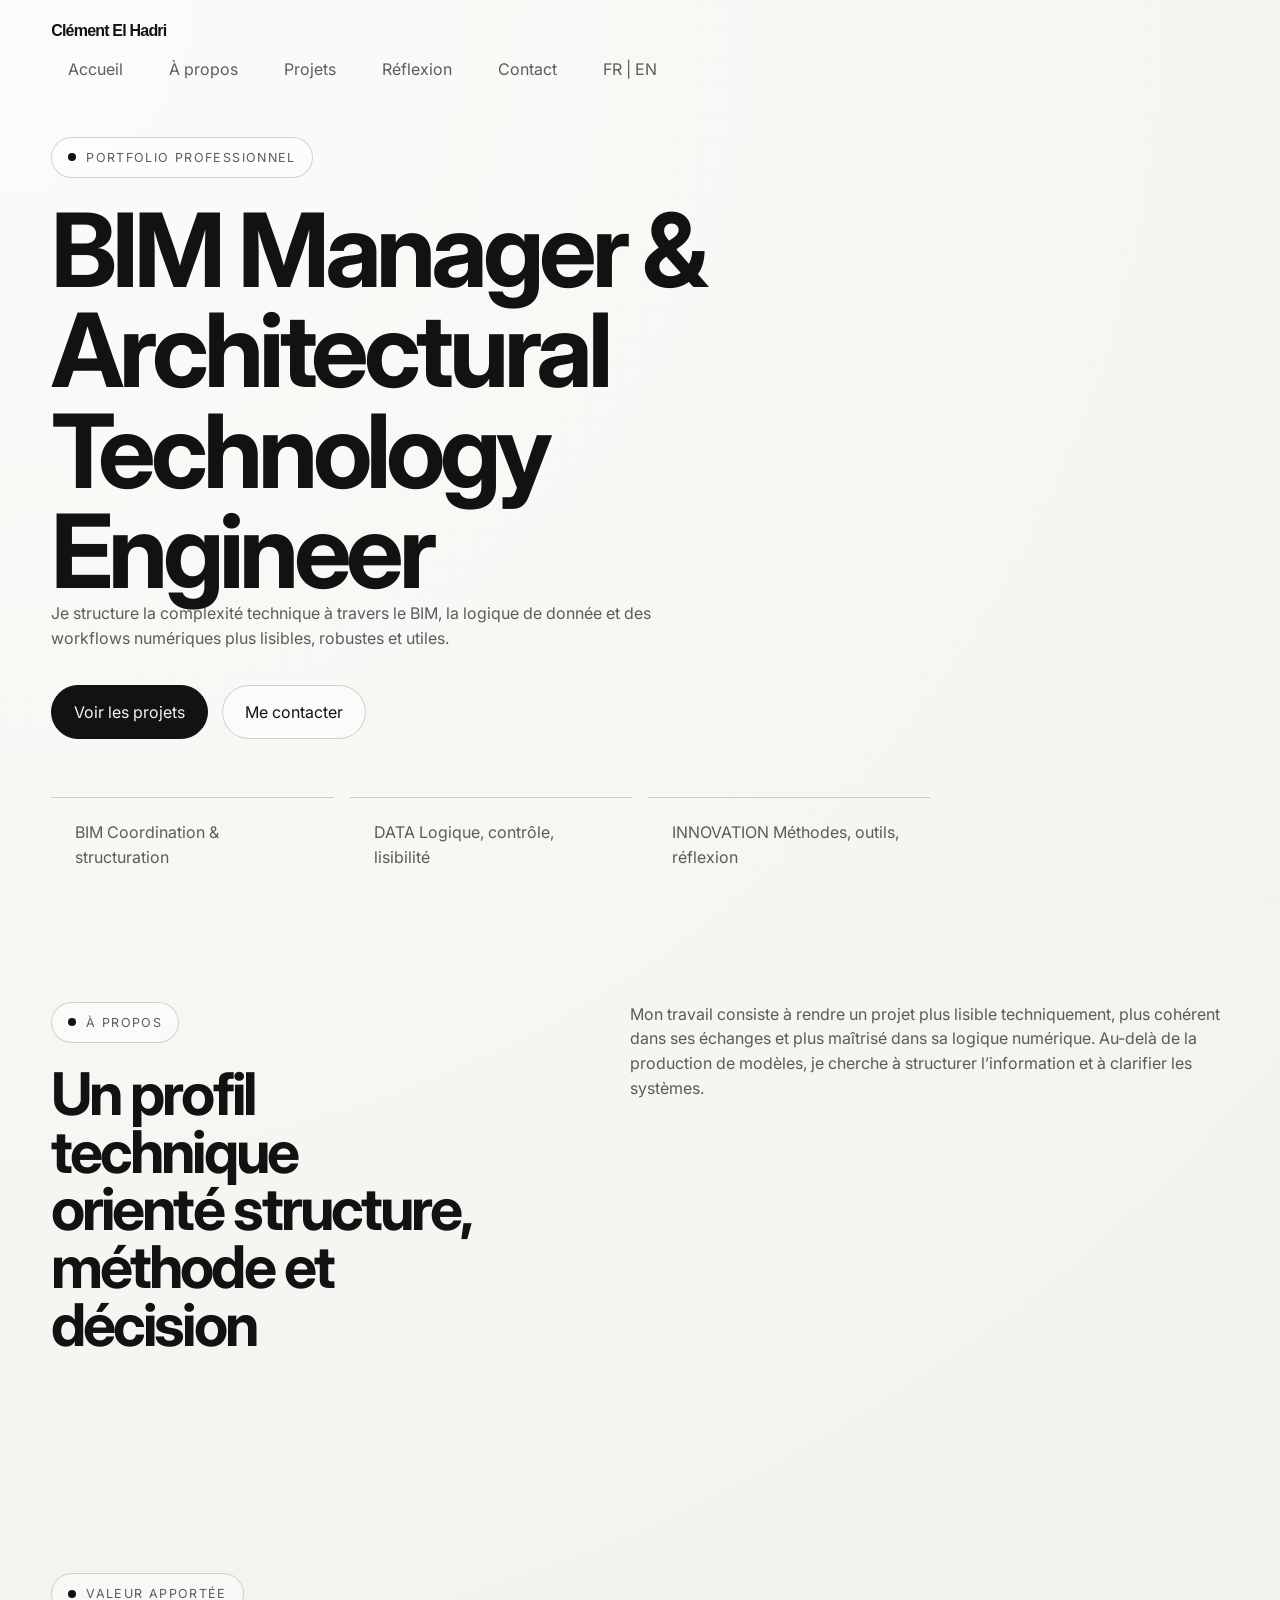
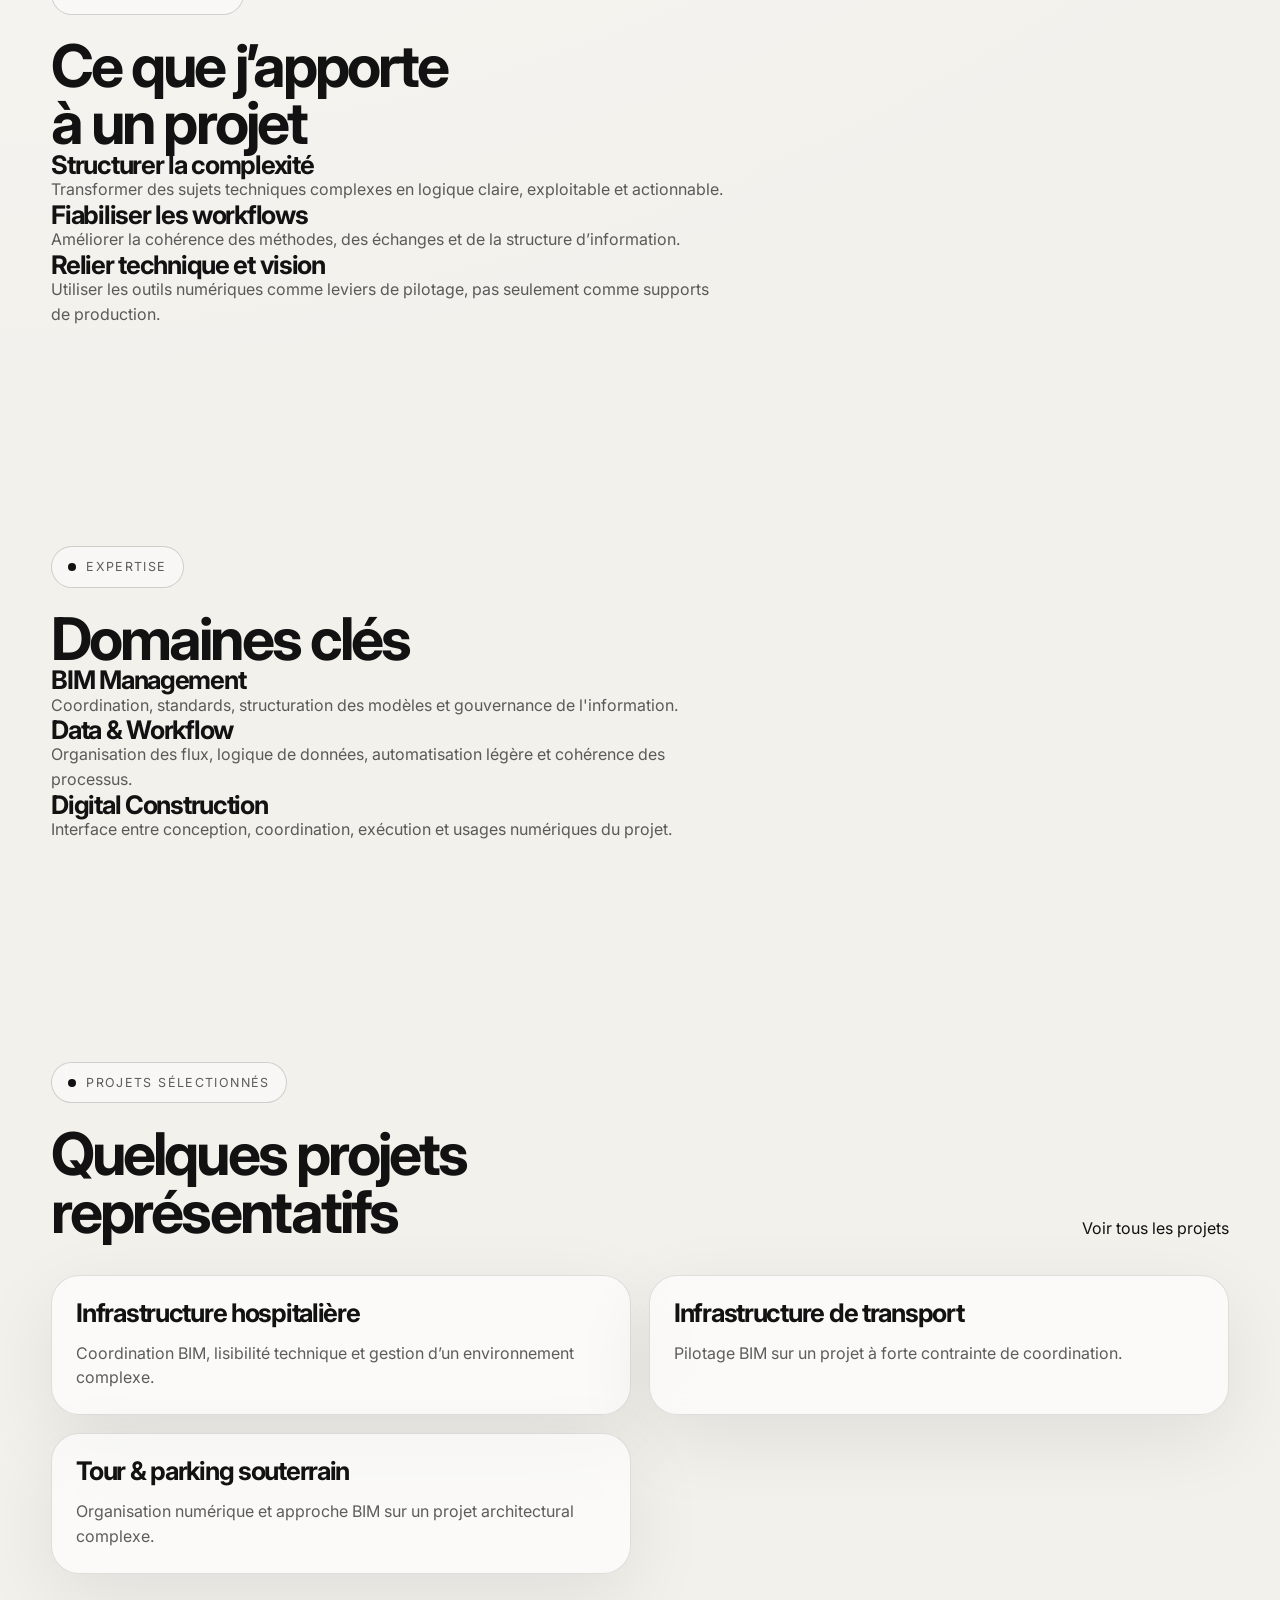
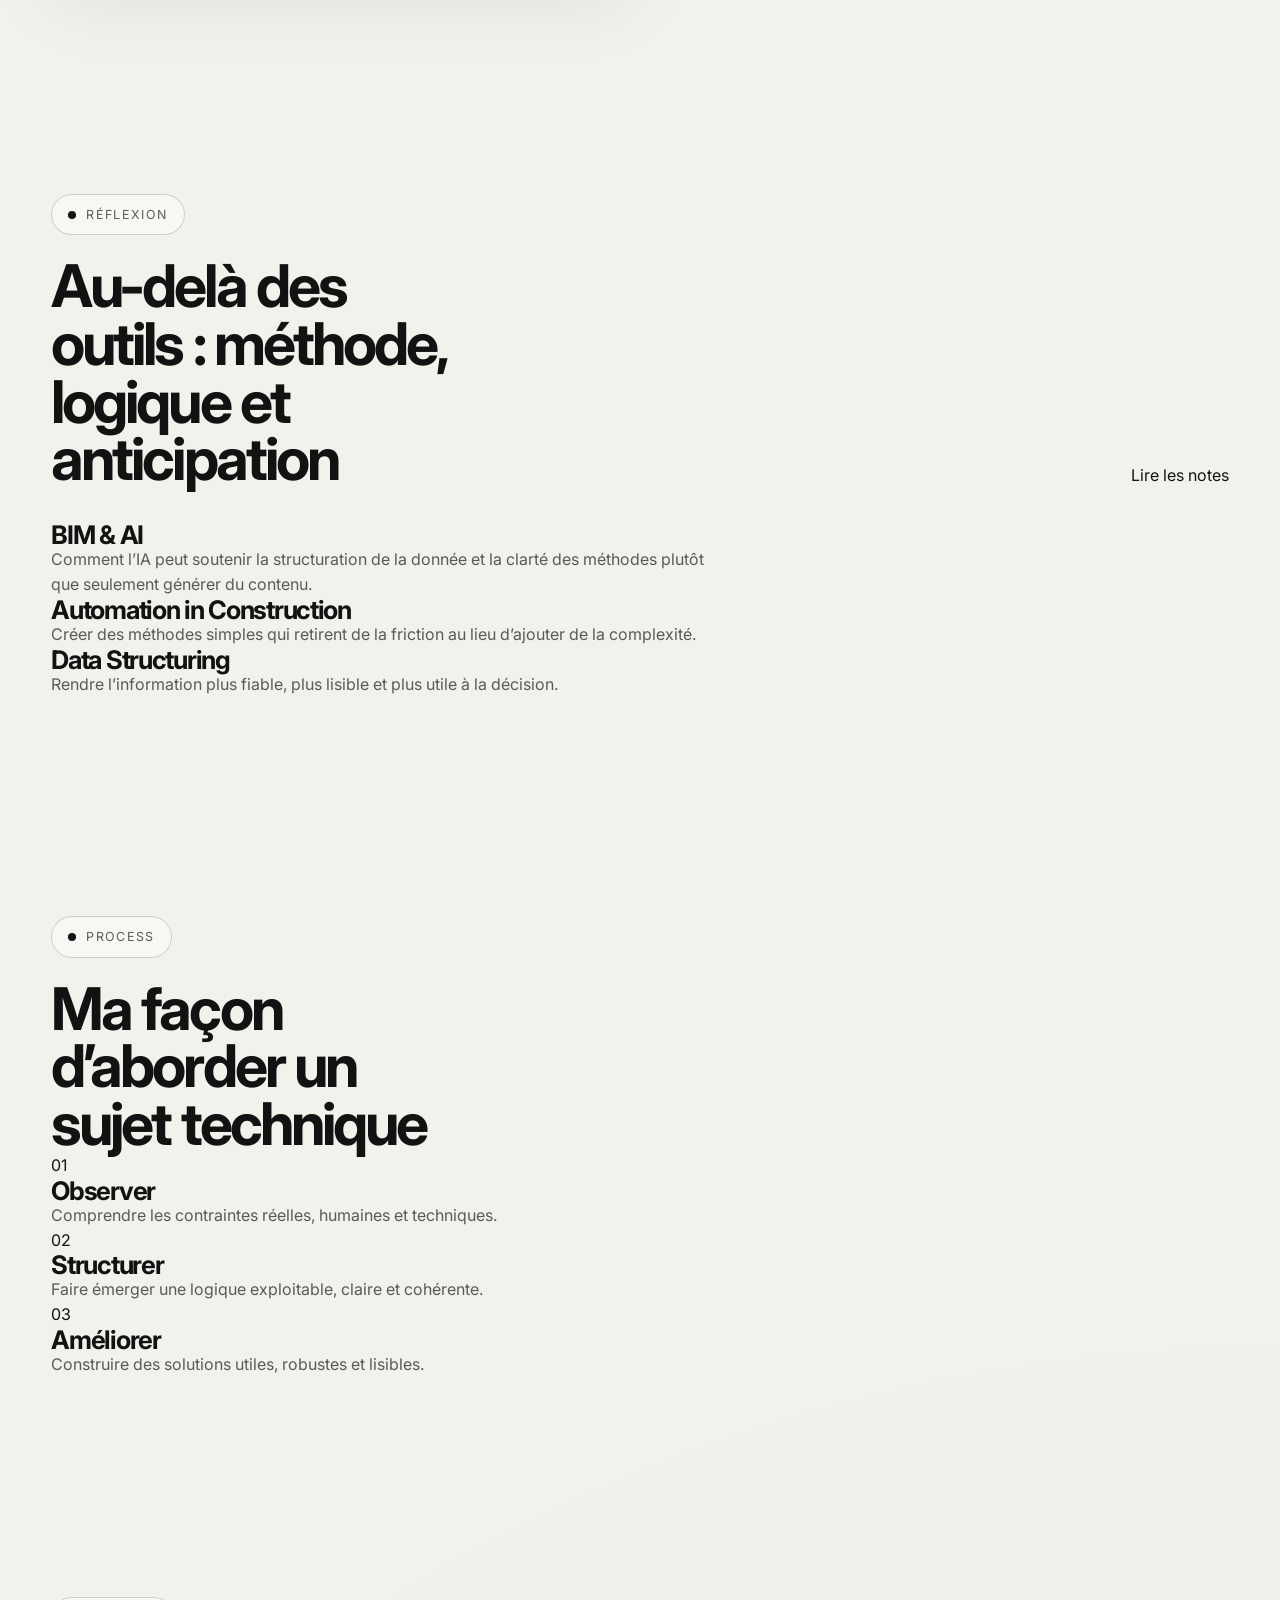
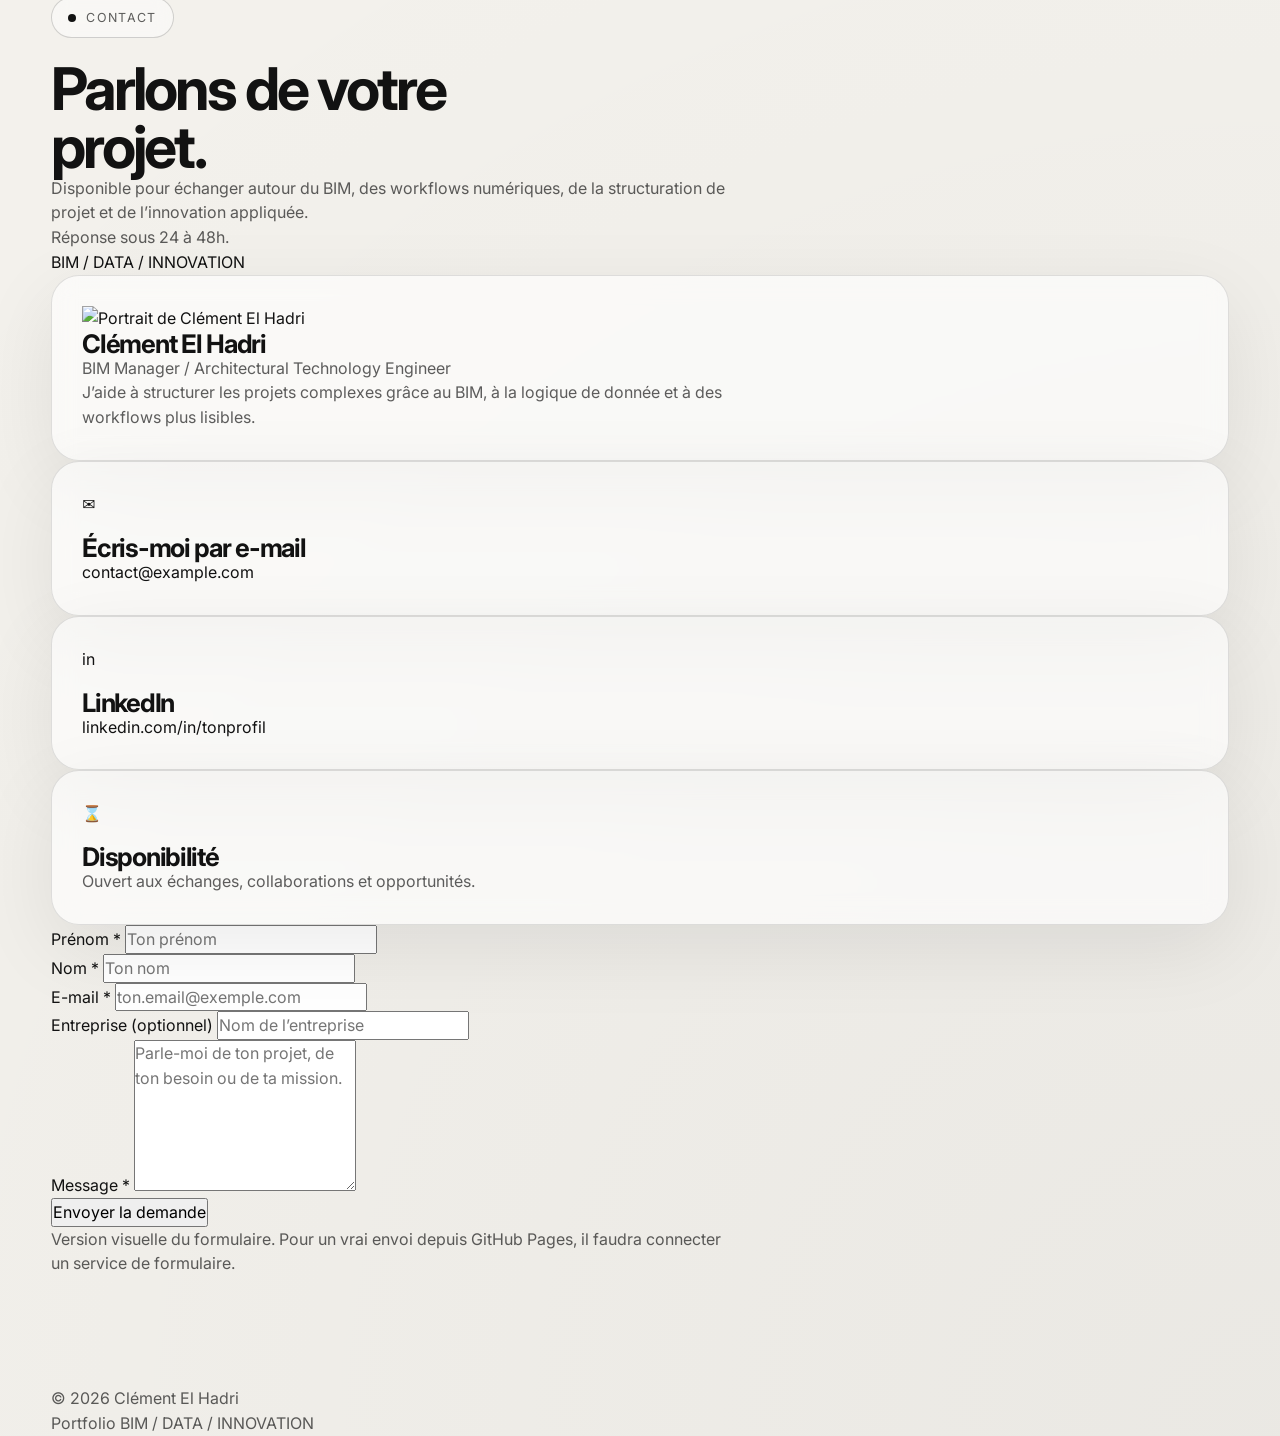
==== home.html @ 39d934c2 "Add files via upload" ====
<!DOCTYPE html>
<html lang="fr">
<head>
  <meta charset="UTF-8" />
  <meta name="viewport" content="width=device-width, initial-scale=1.0" />
  <title>Clément El Hadri — BIM. DATA. INNOVATION.</title>
  <meta
    name="description"
    content="Portfolio professionnel de Clément El Hadri, BIM Manager / Architectural Technology Engineer."
  />
  <link rel="preconnect" href="https://fonts.googleapis.com" />
  <link rel="preconnect" href="https://fonts.gstatic.com" crossorigin />
  <link
    href="https://fonts.googleapis.com/css2?family=Inter:wght@400;500;600;700;800&display=swap"
    rel="stylesheet"
  />
  <link rel="stylesheet" href="style.css" />
</head>
<body>
  <header class="site-header">
    <div class="container nav">
      <a href="home.html" class="logo">Clément El Hadri</a>

      <button class="nav-toggle" aria-label="Ouvrir le menu">
        <span></span>
        <span></span>
        <span></span>
      </button>

      <nav class="nav-menu">
        <a href="home.html" data-fr="Accueil" data-en="Home">Accueil</a>
        <a href="#about" data-fr="À propos" data-en="About">À propos</a>
        <a href="projects.html" data-fr="Projets" data-en="Projects">Projets</a>
        <a href="thinking.html" data-fr="Réflexion" data-en="Thinking">Réflexion</a>
        <a href="#contact" data-fr="Contact" data-en="Contact">Contact</a>

        <button class="lang-switch" id="langSwitch" aria-label="Changer la langue">
          <span>FR</span> | <span>EN</span>
        </button>
      </nav>
    </div>
  </header>

  <main>
    <section class="hero">
      <div class="hero-bg"></div>
      <div class="container hero-content reveal">
        <p class="eyebrow" data-fr="Portfolio professionnel" data-en="Professional portfolio">
          Portfolio professionnel
        </p>

        <h1
          data-fr="BIM Manager & Architectural Technology Engineer"
          data-en="BIM Manager & Architectural Technology Engineer"
        >
          BIM Manager & Architectural Technology Engineer
        </h1>

        <p
          class="hero-text"
          data-fr="Je structure la complexité technique à travers le BIM, la logique de donnée et des workflows numériques plus lisibles, robustes et utiles."
          data-en="I structure technical complexity through BIM, data logic and digital workflows that are clearer, more robust and more useful."
        >
          Je structure la complexité technique à travers le BIM, la logique de donnée et des workflows numériques plus lisibles, robustes et utiles.
        </p>

        <div class="hero-actions">
          <a href="projects.html" class="btn btn-primary" data-fr="Voir les projets" data-en="View projects">
            Voir les projets
          </a>
          <a href="#contact" class="btn btn-secondary" data-fr="Me contacter" data-en="Get in touch">
            Me contacter
          </a>
        </div>
      </div>
    </section>

    <section class="proof-strip reveal">
      <div class="container proof-grid">
        <div class="proof-item">
          <span class="proof-number">BIM</span>
          <span class="proof-label" data-fr="Coordination & structuration" data-en="Coordination & structuring">
            Coordination & structuration
          </span>
        </div>
        <div class="proof-item">
          <span class="proof-number">DATA</span>
          <span class="proof-label" data-fr="Logique, contrôle, lisibilité" data-en="Logic, control, clarity">
            Logique, contrôle, lisibilité
          </span>
        </div>
        <div class="proof-item">
          <span class="proof-number">INNOVATION</span>
          <span class="proof-label" data-fr="Méthodes, outils, réflexion" data-en="Methods, tools, thinking">
            Méthodes, outils, réflexion
          </span>
        </div>
      </div>
    </section>

    <section id="about" class="section reveal">
      <div class="container section-grid">
        <div>
          <p class="section-tag" data-fr="À propos" data-en="About">À propos</p>
          <h2
            data-fr="Un profil technique orienté structure, méthode et décision"
            data-en="A technical profile focused on structure, method and decision-making"
          >
            Un profil technique orienté structure, méthode et décision
          </h2>
        </div>
        <div>
          <p
            data-fr="Mon travail consiste à rendre un projet plus lisible techniquement, plus cohérent dans ses échanges et plus maîtrisé dans sa logique numérique. Au-delà de la production de modèles, je cherche à structurer l’information et à clarifier les systèmes."
            data-en="My work is about making a project more technically readable, more coherent in its exchanges and more controlled in its digital logic. Beyond model production, I focus on structuring information and clarifying systems."
          >
            Mon travail consiste à rendre un projet plus lisible techniquement, plus cohérent dans ses échanges et plus maîtrisé dans sa logique numérique. Au-delà de la production de modèles, je cherche à structurer l’information et à clarifier les systèmes.
          </p>
        </div>
      </div>
    </section>

    <section id="what-i-bring" class="section reveal">
      <div class="container">
        <p class="section-tag" data-fr="Valeur apportée" data-en="What I bring">Valeur apportée</p>
        <h2 data-fr="Ce que j’apporte à un projet" data-en="What I bring to a project">
          Ce que j’apporte à un projet
        </h2>

        <div class="card-grid">
          <article class="card">
            <h3 data-fr="Structurer la complexité" data-en="Structuring complexity">Structurer la complexité</h3>
            <p
              data-fr="Transformer des sujets techniques complexes en logique claire, exploitable et actionnable."
              data-en="Turning complex technical topics into clear, usable and actionable logic."
            >
              Transformer des sujets techniques complexes en logique claire, exploitable et actionnable.
            </p>
          </article>

          <article class="card">
            <h3 data-fr="Fiabiliser les workflows" data-en="Making workflows reliable">Fiabiliser les workflows</h3>
            <p
              data-fr="Améliorer la cohérence des méthodes, des échanges et de la structure d’information."
              data-en="Improving the consistency of methods, exchanges and information structure."
            >
              Améliorer la cohérence des méthodes, des échanges et de la structure d’information.
            </p>
          </article>

          <article class="card">
            <h3 data-fr="Relier technique et vision" data-en="Connecting technique and vision">Relier technique et vision</h3>
            <p
              data-fr="Utiliser les outils numériques comme leviers de pilotage, pas seulement comme supports de production."
              data-en="Using digital tools as steering levers, not only as production supports."
            >
              Utiliser les outils numériques comme leviers de pilotage, pas seulement comme supports de production.
            </p>
          </article>
        </div>
      </div>
    </section>

    <section id="expertise" class="section reveal">
      <div class="container">
        <p class="section-tag" data-fr="Expertise" data-en="Core expertise">Expertise</p>
        <h2 data-fr="Domaines clés" data-en="Core expertise">Domaines clés</h2>

        <div class="card-grid expertise-grid">
          <article class="card">
            <h3>BIM Management</h3>
            <p
              data-fr="Coordination, standards, structuration des modèles et gouvernance de l'information."
              data-en="Coordination, standards, model structuring and information governance."
            >
              Coordination, standards, structuration des modèles et gouvernance de l'information.
            </p>
          </article>

          <article class="card">
            <h3>Data & Workflow</h3>
            <p
              data-fr="Organisation des flux, logique de données, automatisation légère et cohérence des processus."
              data-en="Flow organization, data logic, light automation and process consistency."
            >
              Organisation des flux, logique de données, automatisation légère et cohérence des processus.
            </p>
          </article>

          <article class="card">
            <h3>Digital Construction</h3>
            <p
              data-fr="Interface entre conception, coordination, exécution et usages numériques du projet."
              data-en="Interface between design, coordination, execution and digital project uses."
            >
              Interface entre conception, coordination, exécution et usages numériques du projet.
            </p>
          </article>
        </div>
      </div>
    </section>

    <section id="projects" class="section reveal">
      <div class="container">
        <div class="section-head">
          <div>
            <p class="section-tag" data-fr="Projets sélectionnés" data-en="Selected projects">Projets sélectionnés</p>
            <h2 data-fr="Quelques projets représentatifs" data-en="Selected work">Quelques projets représentatifs</h2>
          </div>
          <a href="projects.html" class="text-link" data-fr="Voir tous les projets" data-en="View all projects">
            Voir tous les projets
          </a>
        </div>

        <div class="project-grid">
          <a class="project-card" href="project-healthcare.html">
            <div class="project-image"></div>
            <div class="project-content">
              <h3 data-fr="Infrastructure hospitalière" data-en="Healthcare infrastructure">Infrastructure hospitalière</h3>
              <p
                data-fr="Coordination BIM, lisibilité technique et gestion d’un environnement complexe."
                data-en="BIM coordination, technical clarity and management of a complex environment."
              >
                Coordination BIM, lisibilité technique et gestion d’un environnement complexe.
              </p>
            </div>
          </a>

          <a class="project-card" href="project-transport.html">
            <div class="project-image"></div>
            <div class="project-content">
              <h3 data-fr="Infrastructure de transport" data-en="Transport infrastructure">Infrastructure de transport</h3>
              <p
                data-fr="Pilotage BIM sur un projet à forte contrainte de coordination."
                data-en="BIM steering on a project with strong coordination constraints."
              >
                Pilotage BIM sur un projet à forte contrainte de coordination.
              </p>
            </div>
          </a>

          <a class="project-card" href="project-monaco.html">
            <div class="project-image"></div>
            <div class="project-content">
              <h3 data-fr="Tour & parking souterrain" data-en="Tower & underground parking">Tour & parking souterrain</h3>
              <p
                data-fr="Organisation numérique et approche BIM sur un projet architectural complexe."
                data-en="Digital organization and BIM approach on a complex architectural project."
              >
                Organisation numérique et approche BIM sur un projet architectural complexe.
              </p>
            </div>
          </a>
        </div>
      </div>
    </section>

    <section id="thinking" class="section reveal">
      <div class="container">
        <div class="section-head">
          <div>
            <p class="section-tag" data-fr="Réflexion" data-en="Thinking">Réflexion</p>
            <h2
              data-fr="Au-delà des outils : méthode, logique et anticipation"
              data-en="Beyond tools: method, logic and anticipation"
            >
              Au-delà des outils : méthode, logique et anticipation
            </h2>
          </div>
          <a href="thinking.html" class="text-link" data-fr="Lire les notes" data-en="Read notes">
            Lire les notes
          </a>
        </div>

        <div class="card-grid">
          <article class="card">
            <h3>BIM & AI</h3>
            <p
              data-fr="Comment l’IA peut soutenir la structuration de la donnée et la clarté des méthodes plutôt que seulement générer du contenu."
              data-en="How AI can support data structuring and method clarity rather than only generating content."
            >
              Comment l’IA peut soutenir la structuration de la donnée et la clarté des méthodes plutôt que seulement générer du contenu.
            </p>
          </article>

          <article class="card">
            <h3>Automation in Construction</h3>
            <p
              data-fr="Créer des méthodes simples qui retirent de la friction au lieu d’ajouter de la complexité."
              data-en="Creating simple methods that remove friction instead of adding complexity."
            >
              Créer des méthodes simples qui retirent de la friction au lieu d’ajouter de la complexité.
            </p>
          </article>

          <article class="card">
            <h3>Data Structuring</h3>
            <p
              data-fr="Rendre l’information plus fiable, plus lisible et plus utile à la décision."
              data-en="Making information more reliable, readable and useful for decision-making."
            >
              Rendre l’information plus fiable, plus lisible et plus utile à la décision.
            </p>
          </article>
        </div>
      </div>
    </section>

    <section id="process" class="section reveal">
      <div class="container">
        <p class="section-tag" data-fr="Process" data-en="Process">Process</p>
        <h2 data-fr="Ma façon d’aborder un sujet technique" data-en="How I approach a technical topic">
          Ma façon d’aborder un sujet technique
        </h2>

        <div class="process-grid">
          <div class="process-item">
            <span>01</span>
            <h3 data-fr="Observer" data-en="Observe">Observer</h3>
            <p
              data-fr="Comprendre les contraintes réelles, humaines et techniques."
              data-en="Understanding the real human and technical constraints."
            >
              Comprendre les contraintes réelles, humaines et techniques.
            </p>
          </div>

          <div class="process-item">
            <span>02</span>
            <h3 data-fr="Structurer" data-en="Structure">Structurer</h3>
            <p
              data-fr="Faire émerger une logique exploitable, claire et cohérente."
              data-en="Bringing out a usable, clear and coherent logic."
            >
              Faire émerger une logique exploitable, claire et cohérente.
            </p>
          </div>

          <div class="process-item">
            <span>03</span>
            <h3 data-fr="Améliorer" data-en="Improve">Améliorer</h3>
            <p
              data-fr="Construire des solutions utiles, robustes et lisibles."
              data-en="Building useful, robust and readable solutions."
            >
              Construire des solutions utiles, robustes et lisibles.
            </p>
          </div>
        </div>
      </div>
    </section>

    <section id="contact" class="section contact-section reveal">
      <div class="container">
        <div class="contact-intro">
          <div>
            <p class="section-tag" data-fr="Contact" data-en="Contact">Contact</p>
            <h2 data-fr="Parlons de votre projet."
                data-en="Let's talk about your project.">
              Parlons de votre projet.
            </h2>
            <p class="contact-lead"
               data-fr="Disponible pour échanger autour du BIM, des workflows numériques, de la structuration de projet et de l’innovation appliquée."
               data-en="Available to discuss BIM, digital workflows, project structuring and applied innovation.">
              Disponible pour échanger autour du BIM, des workflows numériques, de la structuration de projet et de l’innovation appliquée.
            </p>
            <p class="contact-response"
               data-fr="Réponse sous 24 à 48h."
               data-en="Response within 24 to 48 hours.">
              Réponse sous 24 à 48h.
            </p>
          </div>

          <div class="contact-intro-badge">BIM / DATA / INNOVATION</div>
        </div>

        <div class="contact-layout">
          <div class="contact-left">
            <article class="contact-card contact-profile-card">
              <div class="contact-profile">
                <img src="images/contact-profile.jpg" alt="Portrait de Clément El Hadri" class="contact-avatar" />
                <div>
                  <h3>Clément El Hadri</h3>
                  <p class="contact-role"
                     data-fr="BIM Manager / Architectural Technology Engineer"
                     data-en="BIM Manager / Architectural Technology Engineer">
                    BIM Manager / Architectural Technology Engineer
                  </p>
                  <p data-fr="J’aide à structurer les projets complexes grâce au BIM, à la logique de donnée et à des workflows plus lisibles."
                     data-en="I help structure complex projects through BIM, data logic and clearer workflows.">
                    J’aide à structurer les projets complexes grâce au BIM, à la logique de donnée et à des workflows plus lisibles.
                  </p>
                </div>
              </div>
            </article>

            <article class="contact-card">
              <div class="contact-info-icon">✉</div>
              <div>
                <h3 data-fr="Écris-moi par e-mail" data-en="Send me an email">Écris-moi par e-mail</h3>
                <a href="mailto:contact@example.com" class="contact-info-link">contact@example.com</a>
              </div>
            </article>

            <article class="contact-card">
              <div class="contact-info-icon">in</div>
              <div>
                <h3 data-fr="LinkedIn" data-en="LinkedIn">LinkedIn</h3>
                <a href="https://www.linkedin.com/" target="_blank" rel="noopener noreferrer" class="contact-info-link">
                  linkedin.com/in/tonprofil
                </a>
              </div>
            </article>

            <article class="contact-card">
              <div class="contact-info-icon">⌛</div>
              <div>
                <h3 data-fr="Disponibilité" data-en="Availability">Disponibilité</h3>
                <p data-fr="Ouvert aux échanges, collaborations et opportunités."
                   data-en="Open to discussions, collaborations and opportunities.">
                  Ouvert aux échanges, collaborations et opportunités.
                </p>
              </div>
            </article>
          </div>

          <div class="contact-form-wrap">
            <form class="contact-form">
              <div class="form-grid">
                <div class="form-group">
                  <label for="firstName" data-fr="Prénom *" data-en="First name *">Prénom *</label>
                  <input type="text" id="firstName" name="firstName"
                         data-fr-placeholder="Ton prénom"
                         data-en-placeholder="Your first name"
                         placeholder="Ton prénom" />
                </div>

                <div class="form-group">
                  <label for="lastName" data-fr="Nom *" data-en="Last name *">Nom *</label>
                  <input type="text" id="lastName" name="lastName"
                         data-fr-placeholder="Ton nom"
                         data-en-placeholder="Your last name"
                         placeholder="Ton nom" />
                </div>
              </div>

              <div class="form-group">
                <label for="email" data-fr="E-mail *" data-en="Email *">E-mail *</label>
                <input type="email" id="email" name="email"
                       data-fr-placeholder="ton.email@exemple.com"
                       data-en-placeholder="your.email@example.com"
                       placeholder="ton.email@exemple.com" />
              </div>

              <div class="form-group">
                <label for="company" data-fr="Entreprise (optionnel)" data-en="Company (optional)">
                  Entreprise (optionnel)
                </label>
                <input type="text" id="company" name="company"
                       data-fr-placeholder="Nom de l’entreprise"
                       data-en-placeholder="Company name"
                       placeholder="Nom de l’entreprise" />
              </div>

              <div class="form-group">
                <label for="message" data-fr="Message *" data-en="Message *">Message *</label>
                <textarea id="message" name="message" rows="6"
                          data-fr-placeholder="Parle-moi de ton projet, de ton besoin ou de ta mission."
                          data-en-placeholder="Tell me about your project, need or mission."
                          placeholder="Parle-moi de ton projet, de ton besoin ou de ta mission."></textarea>
              </div>

              <button type="submit" class="contact-submit"
                      data-fr="Envoyer la demande"
                      data-en="Send inquiry">
                Envoyer la demande
              </button>

              <p class="contact-note"
                 data-fr="Version visuelle du formulaire. Pour un vrai envoi depuis GitHub Pages, il faudra connecter un service de formulaire."
                 data-en="Visual version of the form. For real submission from GitHub Pages, a form service will need to be connected.">
                Version visuelle du formulaire. Pour un vrai envoi depuis GitHub Pages, il faudra connecter un service de formulaire.
              </p>
            </form>
          </div>
        </div>
      </div>
    </section>
  </main>

  <footer class="site-footer">
    <div class="container footer-inner">
      <p>© 2026 Clément El Hadri</p>
      <p data-fr="Portfolio BIM / DATA / INNOVATION" data-en="BIM / DATA / INNOVATION portfolio">
        Portfolio BIM / DATA / INNOVATION
      </p>
    </div>
  </footer>

  <script src="script.js"></script>
</body>
</html>
---- style.css ----
:root {
  --bg: #f3f1ec;
  --bg-soft: #ebe7de;
  --surface: rgba(255,255,255,0.62);
  --surface-strong: rgba(255,255,255,0.82);
  --text: #121212;
  --text-soft: rgba(18,18,18,0.68);
  --line: rgba(18,18,18,0.12);
  --line-strong: rgba(18,18,18,0.18);
  --accent: #121212;
  --radius-xl: 38px;
  --radius-lg: 28px;
  --radius-md: 20px;
  --container: 1280px;
  --shadow: 0 24px 80px rgba(18,18,18,0.08);
  --transition: 220ms ease;
}

* { box-sizing: border-box; margin: 0; padding: 0; }
html { scroll-behavior: smooth; }
body {
  font-family: "Inter", system-ui, sans-serif;
  background:
    radial-gradient(circle at top left, rgba(255,255,255,0.75), transparent 32%),
    radial-gradient(circle at bottom right, rgba(18,18,18,0.04), transparent 28%),
    var(--bg);
  color: var(--text);
  line-height: 1.55;
  -webkit-font-smoothing: antialiased;
}
body::before {
  content: "";
  position: fixed;
  inset: 0;
  pointer-events: none;
  opacity: 0.25;
  background-image: linear-gradient(rgba(18,18,18,0.015) 1px, transparent 1px), linear-gradient(90deg, rgba(18,18,18,0.015) 1px, transparent 1px);
  background-size: 28px 28px;
}
a { color: inherit; text-decoration: none; }
img { max-width: 100%; display: block; }
button, input, textarea { font: inherit; }
.container { width: min(92%, var(--container)); margin: 0 auto; }
.section { padding: 110px 0; position: relative; }
.eyebrow, .section-tag {
  display: inline-flex;
  align-items: center;
  gap: 10px;
  padding: 10px 16px;
  border-radius: 999px;
  border: 1px solid var(--line-strong);
  background: rgba(255,255,255,0.46);
  backdrop-filter: blur(10px);
  font-size: 0.78rem;
  text-transform: uppercase;
  letter-spacing: 0.11em;
  margin-bottom: 22px;
}
.eyebrow::before, .section-tag::before {
  content: "";
  width: 8px;
  height: 8px;
  border-radius: 50%;
  background: var(--text);
}
.display, h1, h2, h3, h4 {
  font-family: "Space Grotesk", "Inter", sans-serif;
  letter-spacing: -0.05em;
  line-height: 0.98;
}
h1 { font-size: clamp(3.8rem, 8vw, 8.4rem); max-width: 12ch; }
h2 { font-size: clamp(2.3rem, 4.6vw, 4.8rem); max-width: 11ch; }
h3 { font-size: clamp(1.3rem, 2vw, 1.8rem); }
h4 { font-size: 1rem; letter-spacing: -0.02em; }
p { max-width: 68ch; color: var(--text-soft); font-size: 1rem; }
.large-copy { font-size: clamp(1.18rem, 2vw, 1.4rem); max-width: 52ch; }
.small-caps { text-transform: uppercase; letter-spacing: 0.12em; font-size: 0.76rem; color: var(--text-soft); }

.site-header {
  position: sticky;
  top: 0;
  z-index: 50;
  padding-top: 18px;
}
.nav-shell {
  display: flex;
  align-items: center;
  justify-content: space-between;
  gap: 20px;
  padding: 14px 18px;
  border: 1px solid rgba(18,18,18,0.08);
  background: rgba(250,248,243,0.84);
  backdrop-filter: blur(14px);
  border-radius: 999px;
  box-shadow: 0 12px 40px rgba(18,18,18,0.06);
}
.logo {
  font-family: "Space Grotesk", sans-serif;
  font-size: 1rem;
  font-weight: 700;
  letter-spacing: -0.05em;
}
.nav-menu {
  display: flex;
  align-items: center;
  gap: 12px;
}
.nav-menu a, .lang-switch {
  padding: 12px 16px;
  border-radius: 999px;
  color: var(--text-soft);
  border: 1px solid transparent;
  background: transparent;
  transition: var(--transition);
}
.nav-menu a:hover, .lang-switch:hover {
  color: var(--text);
  border-color: var(--line);
  background: rgba(255,255,255,0.5);
}
.nav-cta {
  padding: 13px 18px !important;
  background: var(--text) !important;
  color: #f7f4ee !important;
  border-color: var(--text) !important;
}
.nav-toggle {
  display: none;
  width: 52px;
  height: 52px;
  border-radius: 50%;
  border: 1px solid var(--line);
  background: rgba(255,255,255,0.6);
}
.nav-toggle span {
  display: block;
  width: 20px;
  height: 2px;
  background: var(--text);
  margin: 4px auto;
}

.hero {
  padding: 42px 0 58px;
}
.hero-panel {
  min-height: calc(100vh - 150px);
  border: 1px solid var(--line);
  border-radius: clamp(32px, 4vw, 54px);
  background:
    radial-gradient(circle at top right, rgba(18,18,18,0.065), transparent 32%),
    linear-gradient(180deg, rgba(255,255,255,0.66), rgba(255,255,255,0.36));
  box-shadow: var(--shadow);
  padding: clamp(28px, 4vw, 56px);
  display: grid;
  grid-template-columns: 1.25fr 0.75fr;
  gap: 30px;
  align-items: end;
  overflow: hidden;
  position: relative;
}
.hero-panel::after {
  content: "";
  position: absolute;
  right: -120px;
  top: -120px;
  width: 360px;
  height: 360px;
  border-radius: 50%;
  border: 1px solid rgba(18,18,18,0.08);
}
.hero-copy p { margin-top: 26px; }
.hero-actions {
  display: flex;
  flex-wrap: wrap;
  gap: 14px;
  margin-top: 34px;
}
.btn {
  display: inline-flex;
  align-items: center;
  justify-content: center;
  gap: 10px;
  min-height: 54px;
  padding: 0 22px;
  border-radius: 999px;
  border: 1px solid var(--line-strong);
  transition: var(--transition);
}
.btn-primary {
  background: var(--text);
  color: #f7f4ee;
  border-color: var(--text);
}
.btn-secondary {
  background: rgba(255,255,255,0.45);
}
.btn:hover { transform: translateY(-1px); }
.hero-aside {
  display: grid;
  gap: 16px;
  align-self: stretch;
}
.metric-card, .mini-panel, .project-card, .thinking-card, .contact-card, .detail-card, .timeline-card, .quote-card, .service-card {
  border: 1px solid var(--line);
  border-radius: var(--radius-lg);
  background: var(--surface);
  backdrop-filter: blur(12px);
  box-shadow: var(--shadow);
}
.metric-card { padding: 24px; }
.metric-card strong {
  display: block;
  font-family: "Space Grotesk", sans-serif;
  font-size: clamp(2.2rem, 3vw, 3rem);
  letter-spacing: -0.06em;
}
.metric-card span { color: var(--text-soft); }
.mini-panel {
  padding: 22px;
  display: grid;
  gap: 12px;
}
.mini-panel ul { list-style: none; display: grid; gap: 10px; }
.mini-panel li {
  display: flex;
  justify-content: space-between;
  gap: 16px;
  padding-top: 10px;
  border-top: 1px solid var(--line);
  color: var(--text-soft);
}
.mini-panel li:first-child { border-top: 0; padding-top: 0; }

.proof-band {
  padding: 0 0 24px;
}
.proof-grid {
  display: grid;
  grid-template-columns: repeat(4, 1fr);
  gap: 16px;
}
.proof-item {
  padding: 22px 24px;
  border-top: 1px solid var(--line-strong);
}
.proof-item strong {
  display: block;
  margin-bottom: 10px;
  font-family: "Space Grotesk", sans-serif;
  font-size: 1.55rem;
  letter-spacing: -0.06em;
}
.proof-item span { color: var(--text-soft); }

.section-head {
  display: flex;
  align-items: end;
  justify-content: space-between;
  gap: 20px;
  margin-bottom: 34px;
}
.section-grid {
  display: grid;
  grid-template-columns: 1fr 1.1fr;
  gap: 34px;
  align-items: start;
}
.split-copy {
  display: grid;
  gap: 20px;
}
.services-grid, .project-grid, .thinking-grid, .contact-grid, .detail-grid {
  display: grid;
  gap: 18px;
}
.services-grid { grid-template-columns: repeat(3, 1fr); }
.service-card { padding: 26px; display: grid; gap: 18px; }
.service-card p { max-width: none; }

.project-grid { grid-template-columns: repeat(2, 1fr); }
.project-card {
  overflow: hidden;
  transition: var(--transition);
}
.project-card:hover {
  transform: translateY(-5px);
  border-color: var(--line-strong);
}
.project-visual {
  aspect-ratio: 16 / 10;
  border-bottom: 1px solid var(--line);
  background:
    radial-gradient(circle at 20% 20%, rgba(18,18,18,0.16), transparent 22%),
    radial-gradient(circle at 80% 35%, rgba(18,18,18,0.08), transparent 20%),
    linear-gradient(135deg, #f9f7f2, #ddd6c9);
  position: relative;
}
.project-visual::before,
.project-visual::after {
  content: "";
  position: absolute;
  border: 1px solid rgba(18,18,18,0.16);
  border-radius: 999px;
}
.project-visual::before {
  inset: 18px auto auto 18px;
  width: 120px;
  height: 120px;
}
.project-visual::after {
  right: 18px;
  bottom: 18px;
  width: 170px;
  height: 170px;
}
.project-content { padding: 24px; display: grid; gap: 16px; }
.project-meta, .tag-row { display: flex; flex-wrap: wrap; gap: 10px; }
.tag {
  display: inline-flex;
  align-items: center;
  min-height: 34px;
  padding: 0 12px;
  border-radius: 999px;
  border: 1px solid var(--line);
  color: var(--text-soft);
  font-size: 0.82rem;
}
.project-link {
  font-weight: 600;
  display: inline-flex;
  align-items: center;
  gap: 8px;
}

.thinking-grid { grid-template-columns: repeat(3, 1fr); }
.thinking-card { padding: 24px; display: grid; gap: 18px; }
.thinking-card p { max-width: none; }

.quote-card {
  padding: clamp(30px, 4vw, 44px);
  display: grid;
  gap: 22px;
}
.quote-card blockquote {
  font-family: "Space Grotesk", sans-serif;
  font-size: clamp(2rem, 4vw, 4.1rem);
  line-height: 1;
  letter-spacing: -0.05em;
  max-width: 13ch;
}

.contact-grid { grid-template-columns: 1.2fr 0.8fr; }
.contact-card { padding: 30px; display: grid; gap: 18px; }
.contact-list { display: grid; gap: 12px; }
.contact-row {
  display: flex;
  justify-content: space-between;
  gap: 20px;
  padding: 16px 0;
  border-top: 1px solid var(--line);
}
.contact-row:first-child { border-top: 0; padding-top: 0; }
.contact-row span:last-child { color: var(--text-soft); text-align: right; }

.page-hero {
  padding: 46px 0 14px;
}
.page-hero-panel {
  padding: clamp(30px, 4vw, 54px);
  border-radius: clamp(28px, 4vw, 48px);
  border: 1px solid var(--line);
  background: linear-gradient(180deg, rgba(255,255,255,0.72), rgba(255,255,255,0.4));
  box-shadow: var(--shadow);
  display: grid;
  gap: 20px;
}
.page-hero-panel h1 { max-width: 11ch; }
.hero-note { font-size: 0.95rem; color: var(--text-soft); }

.projects-list {
  display: grid;
  gap: 16px;
}
.project-row {
  display: grid;
  grid-template-columns: 0.85fr 1.15fr;
  overflow: hidden;
}
.project-row .project-content { padding: 28px; }
.project-row .project-visual { min-height: 300px; }

.detail-grid { grid-template-columns: 1.05fr 0.95fr; align-items: start; }
.detail-card { padding: 28px; display: grid; gap: 18px; }
.detail-stack { display: grid; gap: 16px; }
.detail-card ul { padding-left: 18px; color: var(--text-soft); display: grid; gap: 10px; }
.visual-panel {
  min-height: 420px;
  border-radius: var(--radius-lg);
  border: 1px solid var(--line);
  background:
    radial-gradient(circle at 22% 26%, rgba(18,18,18,0.15), transparent 20%),
    radial-gradient(circle at 74% 62%, rgba(18,18,18,0.12), transparent 22%),
    linear-gradient(135deg, #f7f4ee, #d9d1c2);
  position: sticky;
  top: 120px;
  overflow: hidden;
}
.visual-panel::before,
.visual-panel::after {
  content: "";
  position: absolute;
  border: 1px solid rgba(18,18,18,0.16);
  border-radius: 999px;
}
.visual-panel::before { width: 180px; height: 180px; right: 24px; top: 22px; }
.visual-panel::after { width: 280px; height: 280px; left: -80px; bottom: -80px; }
.visual-label {
  position: absolute;
  left: 24px;
  top: 24px;
  padding: 10px 14px;
  border-radius: 999px;
  background: rgba(255,255,255,0.72);
  border: 1px solid var(--line);
  font-size: 0.82rem;
}
.visual-box {
  position: absolute;
  left: 24px;
  right: 24px;
  bottom: 24px;
  padding: 18px;
  border-radius: 22px;
  background: rgba(255,255,255,0.72);
  border: 1px solid var(--line);
}
.visual-box p { max-width: none; font-size: 0.94rem; }

.footer {
  padding: 26px 0 50px;
}
.footer-shell {
  display: flex;
  justify-content: space-between;
  gap: 20px;
  padding-top: 18px;
  border-top: 1px solid var(--line-strong);
  color: var(--text-soft);
}

.reveal {
  opacity: 0;
  transform: translateY(22px);
  transition: 700ms ease;
}
.reveal.visible {
  opacity: 1;
  transform: translateY(0);
}

@media (max-width: 1040px) {
  .hero-panel,
  .section-grid,
  .contact-grid,
  .detail-grid,
  .project-row,
  .services-grid,
  .thinking-grid,
  .project-grid,
  .proof-grid {
    grid-template-columns: 1fr;
  }
  .section-head,
  .footer-shell {
    flex-direction: column;
    align-items: flex-start;
  }
  .visual-panel { position: relative; top: 0; min-height: 360px; }
}

@media (max-width: 820px) {
  .nav-toggle { display: inline-block; }
  .nav-menu {
    display: none;
    position: absolute;
    top: calc(100% + 14px);
    left: 0;
    right: 0;
    padding: 14px;
    border-radius: 28px;
    border: 1px solid var(--line);
    background: rgba(250,248,243,0.95);
    flex-direction: column;
    align-items: stretch;
    box-shadow: var(--shadow);
  }
  .nav-menu.active { display: flex; }
  .nav-menu a, .lang-switch { text-align: center; }
  h1 { font-size: clamp(3.1rem, 15vw, 5.5rem); }
  h2 { max-width: 100%; }
  .hero-panel { min-height: auto; }
}

@media (max-width: 560px) {
  .container { width: min(94%, var(--container)); }
  .section { padding: 84px 0; }
  .nav-shell { padding: 12px; }
  .hero-actions { flex-direction: column; align-items: stretch; }
  .btn { width: 100%; }
}
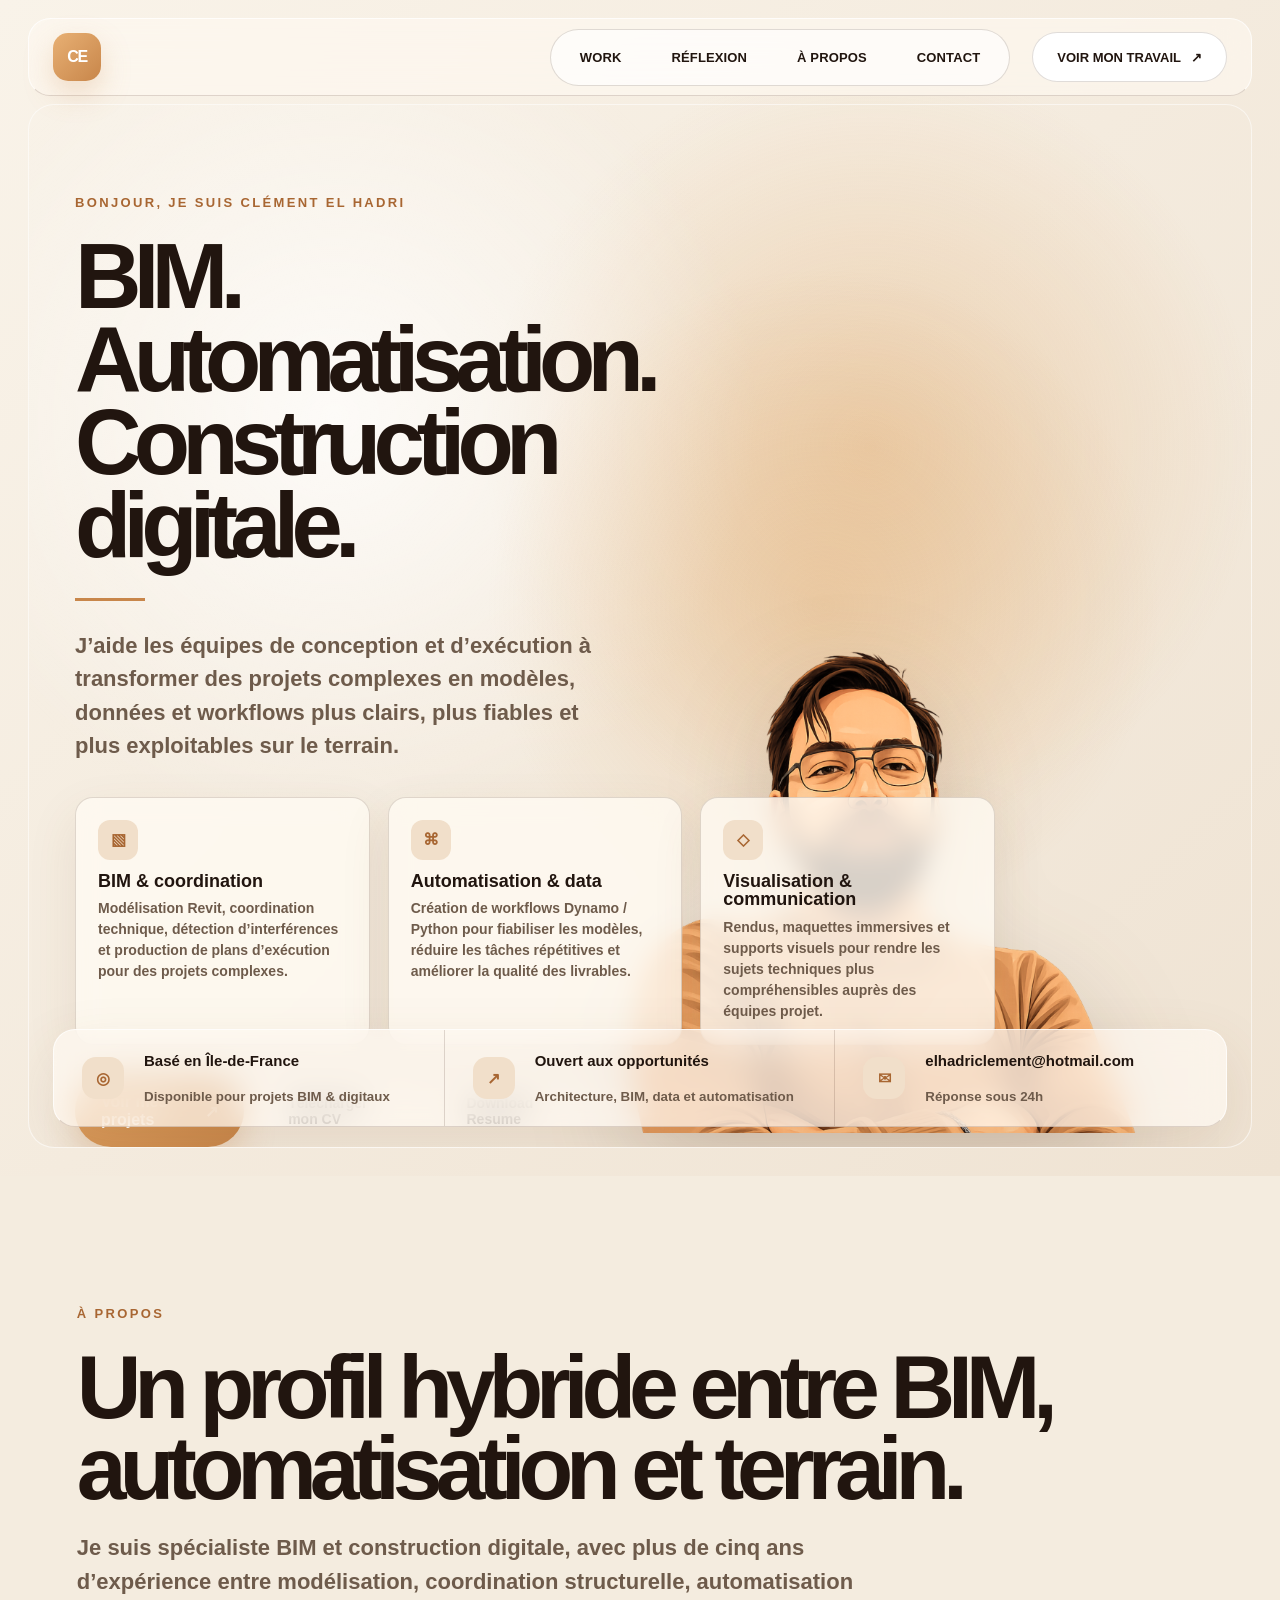
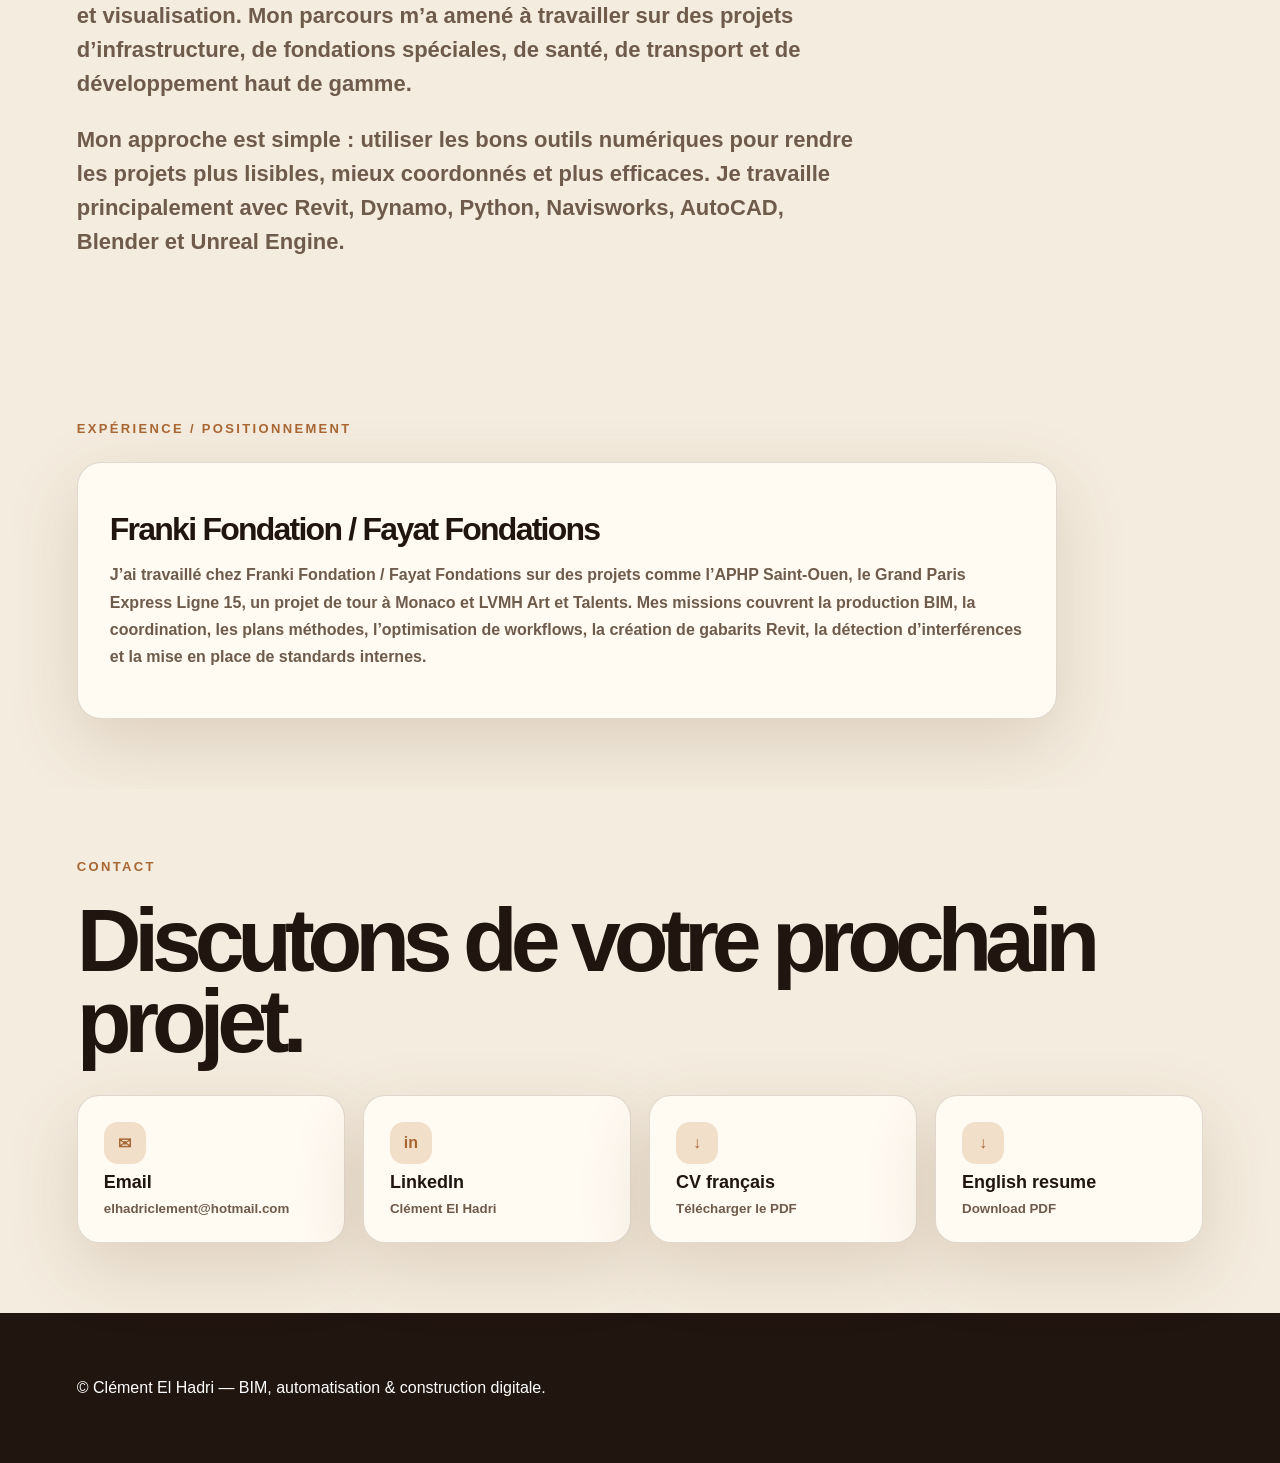
==== commit 97be8dd3: "Add files via upload" ====
--- a/home.html
+++ b/home.html
@@ -1,502 +1,33 @@
-<!DOCTYPE html>
+<!doctype html>
 <html lang="fr">
 <head>
-  <meta charset="UTF-8" />
-  <meta name="viewport" content="width=device-width, initial-scale=1.0" />
-  <title>Clément El Hadri — BIM. DATA. INNOVATION.</title>
-  <meta
-    name="description"
-    content="Portfolio professionnel de Clément El Hadri, BIM Manager / Architectural Technology Engineer."
-  />
-  <link rel="preconnect" href="https://fonts.googleapis.com" />
-  <link rel="preconnect" href="https://fonts.gstatic.com" crossorigin />
-  <link
-    href="https://fonts.googleapis.com/css2?family=Inter:wght@400;500;600;700;800&display=swap"
-    rel="stylesheet"
-  />
-  <link rel="stylesheet" href="style.css" />
+  <meta charset="utf-8"><meta name="viewport" content="width=device-width, initial-scale=1">
+  <title>Clément El Hadri — BIM, automatisation & construction digitale</title>
+  <meta name="description" content="Portfolio de Clément El Hadri — BIM, automatisation, data et construction digitale.">
+  <link rel="stylesheet" href="./style.css">
 </head>
 <body>
-  <header class="site-header">
-    <div class="container nav">
-      <a href="home.html" class="logo">Clément El Hadri</a>
-
-      <button class="nav-toggle" aria-label="Ouvrir le menu">
-        <span></span>
-        <span></span>
-        <span></span>
-      </button>
-
-      <nav class="nav-menu">
-        <a href="home.html" data-fr="Accueil" data-en="Home">Accueil</a>
-        <a href="#about" data-fr="À propos" data-en="About">À propos</a>
-        <a href="projects.html" data-fr="Projets" data-en="Projects">Projets</a>
-        <a href="thinking.html" data-fr="Réflexion" data-en="Thinking">Réflexion</a>
-        <a href="#contact" data-fr="Contact" data-en="Contact">Contact</a>
-
-        <button class="lang-switch" id="langSwitch" aria-label="Changer la langue">
-          <span>FR</span> | <span>EN</span>
-        </button>
-      </nav>
-    </div>
-  </header>
-
-  <main>
-    <section class="hero">
-      <div class="hero-bg"></div>
-      <div class="container hero-content reveal">
-        <p class="eyebrow" data-fr="Portfolio professionnel" data-en="Professional portfolio">
-          Portfolio professionnel
-        </p>
-
-        <h1
-          data-fr="BIM Manager & Architectural Technology Engineer"
-          data-en="BIM Manager & Architectural Technology Engineer"
-        >
-          BIM Manager & Architectural Technology Engineer
-        </h1>
-
-        <p
-          class="hero-text"
-          data-fr="Je structure la complexité technique à travers le BIM, la logique de donnée et des workflows numériques plus lisibles, robustes et utiles."
-          data-en="I structure technical complexity through BIM, data logic and digital workflows that are clearer, more robust and more useful."
-        >
-          Je structure la complexité technique à travers le BIM, la logique de donnée et des workflows numériques plus lisibles, robustes et utiles.
-        </p>
-
-        <div class="hero-actions">
-          <a href="projects.html" class="btn btn-primary" data-fr="Voir les projets" data-en="View projects">
-            Voir les projets
-          </a>
-          <a href="#contact" class="btn btn-secondary" data-fr="Me contacter" data-en="Get in touch">
-            Me contacter
-          </a>
-        </div>
+<div class="site-shell">
+  <header class="header"><a class="logo" href="index.html">CE</a><button class="menu" aria-expanded="false">Menu</button><nav class="nav"><a href="projects.html">Work</a><a href="thinking.html">Réflexion</a><a href="index.html#about">À propos</a><a href="index.html#contact">Contact</a></nav><a class="top-cta" href="projects.html">Voir mon travail <span>↗</span></a></header>
+  <main class="hero">
+    <figure class="portrait"><img src="./profile-portrait.png" alt="Portrait illustré de Clément El Hadri"></figure>
+    <section class="hero-content">
+      <p class="eyebrow">Bonjour, je suis Clément El Hadri</p>
+      <h1>BIM.<br>Automatisation.<br>Construction digitale.</h1>
+      <span class="accent"></span>
+      <p class="lead">J’aide les équipes de conception et d’exécution à transformer des projets complexes en modèles, données et workflows plus clairs, plus fiables et plus exploitables sur le terrain.</p>
+      <div class="cards cards-three">
+        <article class="card"><span class="card-icon">▧</span><h3>BIM & coordination</h3><p>Modélisation Revit, coordination technique, détection d’interférences et production de plans d’exécution pour des projets complexes.</p></article>
+        <article class="card"><span class="card-icon">⌘</span><h3>Automatisation & data</h3><p>Création de workflows Dynamo / Python pour fiabiliser les modèles, réduire les tâches répétitives et améliorer la qualité des livrables.</p></article>
+        <article class="card"><span class="card-icon">◇</span><h3>Visualisation & communication</h3><p>Rendus, maquettes immersives et supports visuels pour rendre les sujets techniques plus compréhensibles auprès des équipes projet.</p></article>
       </div>
+      <div class="actions"><a class="btn btn-primary" href="projects.html">Voir mes projets <span>↗</span></a><a class="btn btn-secondary" href="CV_Clement_El_Hadri_FR.pdf" download>Télécharger mon CV</a><a class="btn btn-secondary" href="Resume_Clement_El_Hadri_EN.pdf" download>Download Resume</a></div>
     </section>
-
-    <section class="proof-strip reveal">
-      <div class="container proof-grid">
-        <div class="proof-item">
-          <span class="proof-number">BIM</span>
-          <span class="proof-label" data-fr="Coordination & structuration" data-en="Coordination & structuring">
-            Coordination & structuration
-          </span>
-        </div>
-        <div class="proof-item">
-          <span class="proof-number">DATA</span>
-          <span class="proof-label" data-fr="Logique, contrôle, lisibilité" data-en="Logic, control, clarity">
-            Logique, contrôle, lisibilité
-          </span>
-        </div>
-        <div class="proof-item">
-          <span class="proof-number">INNOVATION</span>
-          <span class="proof-label" data-fr="Méthodes, outils, réflexion" data-en="Methods, tools, thinking">
-            Méthodes, outils, réflexion
-          </span>
-        </div>
-      </div>
-    </section>
-
-    <section id="about" class="section reveal">
-      <div class="container section-grid">
-        <div>
-          <p class="section-tag" data-fr="À propos" data-en="About">À propos</p>
-          <h2
-            data-fr="Un profil technique orienté structure, méthode et décision"
-            data-en="A technical profile focused on structure, method and decision-making"
-          >
-            Un profil technique orienté structure, méthode et décision
-          </h2>
-        </div>
-        <div>
-          <p
-            data-fr="Mon travail consiste à rendre un projet plus lisible techniquement, plus cohérent dans ses échanges et plus maîtrisé dans sa logique numérique. Au-delà de la production de modèles, je cherche à structurer l’information et à clarifier les systèmes."
-            data-en="My work is about making a project more technically readable, more coherent in its exchanges and more controlled in its digital logic. Beyond model production, I focus on structuring information and clarifying systems."
-          >
-            Mon travail consiste à rendre un projet plus lisible techniquement, plus cohérent dans ses échanges et plus maîtrisé dans sa logique numérique. Au-delà de la production de modèles, je cherche à structurer l’information et à clarifier les systèmes.
-          </p>
-        </div>
-      </div>
-    </section>
-
-    <section id="what-i-bring" class="section reveal">
-      <div class="container">
-        <p class="section-tag" data-fr="Valeur apportée" data-en="What I bring">Valeur apportée</p>
-        <h2 data-fr="Ce que j’apporte à un projet" data-en="What I bring to a project">
-          Ce que j’apporte à un projet
-        </h2>
-
-        <div class="card-grid">
-          <article class="card">
-            <h3 data-fr="Structurer la complexité" data-en="Structuring complexity">Structurer la complexité</h3>
-            <p
-              data-fr="Transformer des sujets techniques complexes en logique claire, exploitable et actionnable."
-              data-en="Turning complex technical topics into clear, usable and actionable logic."
-            >
-              Transformer des sujets techniques complexes en logique claire, exploitable et actionnable.
-            </p>
-          </article>
-
-          <article class="card">
-            <h3 data-fr="Fiabiliser les workflows" data-en="Making workflows reliable">Fiabiliser les workflows</h3>
-            <p
-              data-fr="Améliorer la cohérence des méthodes, des échanges et de la structure d’information."
-              data-en="Improving the consistency of methods, exchanges and information structure."
-            >
-              Améliorer la cohérence des méthodes, des échanges et de la structure d’information.
-            </p>
-          </article>
-
-          <article class="card">
-            <h3 data-fr="Relier technique et vision" data-en="Connecting technique and vision">Relier technique et vision</h3>
-            <p
-              data-fr="Utiliser les outils numériques comme leviers de pilotage, pas seulement comme supports de production."
-              data-en="Using digital tools as steering levers, not only as production supports."
-            >
-              Utiliser les outils numériques comme leviers de pilotage, pas seulement comme supports de production.
-            </p>
-          </article>
-        </div>
-      </div>
-    </section>
-
-    <section id="expertise" class="section reveal">
-      <div class="container">
-        <p class="section-tag" data-fr="Expertise" data-en="Core expertise">Expertise</p>
-        <h2 data-fr="Domaines clés" data-en="Core expertise">Domaines clés</h2>
-
-        <div class="card-grid expertise-grid">
-          <article class="card">
-            <h3>BIM Management</h3>
-            <p
-              data-fr="Coordination, standards, structuration des modèles et gouvernance de l'information."
-              data-en="Coordination, standards, model structuring and information governance."
-            >
-              Coordination, standards, structuration des modèles et gouvernance de l'information.
-            </p>
-          </article>
-
-          <article class="card">
-            <h3>Data & Workflow</h3>
-            <p
-              data-fr="Organisation des flux, logique de données, automatisation légère et cohérence des processus."
-              data-en="Flow organization, data logic, light automation and process consistency."
-            >
-              Organisation des flux, logique de données, automatisation légère et cohérence des processus.
-            </p>
-          </article>
-
-          <article class="card">
-            <h3>Digital Construction</h3>
-            <p
-              data-fr="Interface entre conception, coordination, exécution et usages numériques du projet."
-              data-en="Interface between design, coordination, execution and digital project uses."
-            >
-              Interface entre conception, coordination, exécution et usages numériques du projet.
-            </p>
-          </article>
-        </div>
-      </div>
-    </section>
-
-    <section id="projects" class="section reveal">
-      <div class="container">
-        <div class="section-head">
-          <div>
-            <p class="section-tag" data-fr="Projets sélectionnés" data-en="Selected projects">Projets sélectionnés</p>
-            <h2 data-fr="Quelques projets représentatifs" data-en="Selected work">Quelques projets représentatifs</h2>
-          </div>
-          <a href="projects.html" class="text-link" data-fr="Voir tous les projets" data-en="View all projects">
-            Voir tous les projets
-          </a>
-        </div>
-
-        <div class="project-grid">
-          <a class="project-card" href="project-healthcare.html">
-            <div class="project-image"></div>
-            <div class="project-content">
-              <h3 data-fr="Infrastructure hospitalière" data-en="Healthcare infrastructure">Infrastructure hospitalière</h3>
-              <p
-                data-fr="Coordination BIM, lisibilité technique et gestion d’un environnement complexe."
-                data-en="BIM coordination, technical clarity and management of a complex environment."
-              >
-                Coordination BIM, lisibilité technique et gestion d’un environnement complexe.
-              </p>
-            </div>
-          </a>
-
-          <a class="project-card" href="project-transport.html">
-            <div class="project-image"></div>
-            <div class="project-content">
-              <h3 data-fr="Infrastructure de transport" data-en="Transport infrastructure">Infrastructure de transport</h3>
-              <p
-                data-fr="Pilotage BIM sur un projet à forte contrainte de coordination."
-                data-en="BIM steering on a project with strong coordination constraints."
-              >
-                Pilotage BIM sur un projet à forte contrainte de coordination.
-              </p>
-            </div>
-          </a>
-
-          <a class="project-card" href="project-monaco.html">
-            <div class="project-image"></div>
-            <div class="project-content">
-              <h3 data-fr="Tour & parking souterrain" data-en="Tower & underground parking">Tour & parking souterrain</h3>
-              <p
-                data-fr="Organisation numérique et approche BIM sur un projet architectural complexe."
-                data-en="Digital organization and BIM approach on a complex architectural project."
-              >
-                Organisation numérique et approche BIM sur un projet architectural complexe.
-              </p>
-            </div>
-          </a>
-        </div>
-      </div>
-    </section>
-
-    <section id="thinking" class="section reveal">
-      <div class="container">
-        <div class="section-head">
-          <div>
-            <p class="section-tag" data-fr="Réflexion" data-en="Thinking">Réflexion</p>
-            <h2
-              data-fr="Au-delà des outils : méthode, logique et anticipation"
-              data-en="Beyond tools: method, logic and anticipation"
-            >
-              Au-delà des outils : méthode, logique et anticipation
-            </h2>
-          </div>
-          <a href="thinking.html" class="text-link" data-fr="Lire les notes" data-en="Read notes">
-            Lire les notes
-          </a>
-        </div>
-
-        <div class="card-grid">
-          <article class="card">
-            <h3>BIM & AI</h3>
-            <p
-              data-fr="Comment l’IA peut soutenir la structuration de la donnée et la clarté des méthodes plutôt que seulement générer du contenu."
-              data-en="How AI can support data structuring and method clarity rather than only generating content."
-            >
-              Comment l’IA peut soutenir la structuration de la donnée et la clarté des méthodes plutôt que seulement générer du contenu.
-            </p>
-          </article>
-
-          <article class="card">
-            <h3>Automation in Construction</h3>
-            <p
-              data-fr="Créer des méthodes simples qui retirent de la friction au lieu d’ajouter de la complexité."
-              data-en="Creating simple methods that remove friction instead of adding complexity."
-            >
-              Créer des méthodes simples qui retirent de la friction au lieu d’ajouter de la complexité.
-            </p>
-          </article>
-
-          <article class="card">
-            <h3>Data Structuring</h3>
-            <p
-              data-fr="Rendre l’information plus fiable, plus lisible et plus utile à la décision."
-              data-en="Making information more reliable, readable and useful for decision-making."
-            >
-              Rendre l’information plus fiable, plus lisible et plus utile à la décision.
-            </p>
-          </article>
-        </div>
-      </div>
-    </section>
-
-    <section id="process" class="section reveal">
-      <div class="container">
-        <p class="section-tag" data-fr="Process" data-en="Process">Process</p>
-        <h2 data-fr="Ma façon d’aborder un sujet technique" data-en="How I approach a technical topic">
-          Ma façon d’aborder un sujet technique
-        </h2>
-
-        <div class="process-grid">
-          <div class="process-item">
-            <span>01</span>
-            <h3 data-fr="Observer" data-en="Observe">Observer</h3>
-            <p
-              data-fr="Comprendre les contraintes réelles, humaines et techniques."
-              data-en="Understanding the real human and technical constraints."
-            >
-              Comprendre les contraintes réelles, humaines et techniques.
-            </p>
-          </div>
-
-          <div class="process-item">
-            <span>02</span>
-            <h3 data-fr="Structurer" data-en="Structure">Structurer</h3>
-            <p
-              data-fr="Faire émerger une logique exploitable, claire et cohérente."
-              data-en="Bringing out a usable, clear and coherent logic."
-            >
-              Faire émerger une logique exploitable, claire et cohérente.
-            </p>
-          </div>
-
-          <div class="process-item">
-            <span>03</span>
-            <h3 data-fr="Améliorer" data-en="Improve">Améliorer</h3>
-            <p
-              data-fr="Construire des solutions utiles, robustes et lisibles."
-              data-en="Building useful, robust and readable solutions."
-            >
-              Construire des solutions utiles, robustes et lisibles.
-            </p>
-          </div>
-        </div>
-      </div>
-    </section>
-
-    <section id="contact" class="section contact-section reveal">
-      <div class="container">
-        <div class="contact-intro">
-          <div>
-            <p class="section-tag" data-fr="Contact" data-en="Contact">Contact</p>
-            <h2 data-fr="Parlons de votre projet."
-                data-en="Let's talk about your project.">
-              Parlons de votre projet.
-            </h2>
-            <p class="contact-lead"
-               data-fr="Disponible pour échanger autour du BIM, des workflows numériques, de la structuration de projet et de l’innovation appliquée."
-               data-en="Available to discuss BIM, digital workflows, project structuring and applied innovation.">
-              Disponible pour échanger autour du BIM, des workflows numériques, de la structuration de projet et de l’innovation appliquée.
-            </p>
-            <p class="contact-response"
-               data-fr="Réponse sous 24 à 48h."
-               data-en="Response within 24 to 48 hours.">
-              Réponse sous 24 à 48h.
-            </p>
-          </div>
-
-          <div class="contact-intro-badge">BIM / DATA / INNOVATION</div>
-        </div>
-
-        <div class="contact-layout">
-          <div class="contact-left">
-            <article class="contact-card contact-profile-card">
-              <div class="contact-profile">
-                <img src="images/contact-profile.jpg" alt="Portrait de Clément El Hadri" class="contact-avatar" />
-                <div>
-                  <h3>Clément El Hadri</h3>
-                  <p class="contact-role"
-                     data-fr="BIM Manager / Architectural Technology Engineer"
-                     data-en="BIM Manager / Architectural Technology Engineer">
-                    BIM Manager / Architectural Technology Engineer
-                  </p>
-                  <p data-fr="J’aide à structurer les projets complexes grâce au BIM, à la logique de donnée et à des workflows plus lisibles."
-                     data-en="I help structure complex projects through BIM, data logic and clearer workflows.">
-                    J’aide à structurer les projets complexes grâce au BIM, à la logique de donnée et à des workflows plus lisibles.
-                  </p>
-                </div>
-              </div>
-            </article>
-
-            <article class="contact-card">
-              <div class="contact-info-icon">✉</div>
-              <div>
-                <h3 data-fr="Écris-moi par e-mail" data-en="Send me an email">Écris-moi par e-mail</h3>
-                <a href="mailto:contact@example.com" class="contact-info-link">contact@example.com</a>
-              </div>
-            </article>
-
-            <article class="contact-card">
-              <div class="contact-info-icon">in</div>
-              <div>
-                <h3 data-fr="LinkedIn" data-en="LinkedIn">LinkedIn</h3>
-                <a href="https://www.linkedin.com/" target="_blank" rel="noopener noreferrer" class="contact-info-link">
-                  linkedin.com/in/tonprofil
-                </a>
-              </div>
-            </article>
-
-            <article class="contact-card">
-              <div class="contact-info-icon">⌛</div>
-              <div>
-                <h3 data-fr="Disponibilité" data-en="Availability">Disponibilité</h3>
-                <p data-fr="Ouvert aux échanges, collaborations et opportunités."
-                   data-en="Open to discussions, collaborations and opportunities.">
-                  Ouvert aux échanges, collaborations et opportunités.
-                </p>
-              </div>
-            </article>
-          </div>
-
-          <div class="contact-form-wrap">
-            <form class="contact-form">
-              <div class="form-grid">
-                <div class="form-group">
-                  <label for="firstName" data-fr="Prénom *" data-en="First name *">Prénom *</label>
-                  <input type="text" id="firstName" name="firstName"
-                         data-fr-placeholder="Ton prénom"
-                         data-en-placeholder="Your first name"
-                         placeholder="Ton prénom" />
-                </div>
-
-                <div class="form-group">
-                  <label for="lastName" data-fr="Nom *" data-en="Last name *">Nom *</label>
-                  <input type="text" id="lastName" name="lastName"
-                         data-fr-placeholder="Ton nom"
-                         data-en-placeholder="Your last name"
-                         placeholder="Ton nom" />
-                </div>
-              </div>
-
-              <div class="form-group">
-                <label for="email" data-fr="E-mail *" data-en="Email *">E-mail *</label>
-                <input type="email" id="email" name="email"
-                       data-fr-placeholder="ton.email@exemple.com"
-                       data-en-placeholder="your.email@example.com"
-                       placeholder="ton.email@exemple.com" />
-              </div>
-
-              <div class="form-group">
-                <label for="company" data-fr="Entreprise (optionnel)" data-en="Company (optional)">
-                  Entreprise (optionnel)
-                </label>
-                <input type="text" id="company" name="company"
-                       data-fr-placeholder="Nom de l’entreprise"
-                       data-en-placeholder="Company name"
-                       placeholder="Nom de l’entreprise" />
-              </div>
-
-              <div class="form-group">
-                <label for="message" data-fr="Message *" data-en="Message *">Message *</label>
-                <textarea id="message" name="message" rows="6"
-                          data-fr-placeholder="Parle-moi de ton projet, de ton besoin ou de ta mission."
-                          data-en-placeholder="Tell me about your project, need or mission."
-                          placeholder="Parle-moi de ton projet, de ton besoin ou de ta mission."></textarea>
-              </div>
-
-              <button type="submit" class="contact-submit"
-                      data-fr="Envoyer la demande"
-                      data-en="Send inquiry">
-                Envoyer la demande
-              </button>
-
-              <p class="contact-note"
-                 data-fr="Version visuelle du formulaire. Pour un vrai envoi depuis GitHub Pages, il faudra connecter un service de formulaire."
-                 data-en="Visual version of the form. For real submission from GitHub Pages, a form service will need to be connected.">
-                Version visuelle du formulaire. Pour un vrai envoi depuis GitHub Pages, il faudra connecter un service de formulaire.
-              </p>
-            </form>
-          </div>
-        </div>
-      </div>
-    </section>
+    <aside class="info-bar"><div class="info-item"><span class="info-icon">◎</span><strong>Basé en Île-de-France</strong><small>Disponible pour projets BIM & digitaux</small></div><div class="info-item"><span class="info-icon">↗</span><strong>Ouvert aux opportunités</strong><small>Architecture, BIM, data et automatisation</small></div><div class="info-item"><span class="info-icon">✉</span><strong>elhadriclement@hotmail.com</strong><small>Réponse sous 24h</small></div></aside>
   </main>
-
-  <footer class="site-footer">
-    <div class="container footer-inner">
-      <p>© 2026 Clément El Hadri</p>
-      <p data-fr="Portfolio BIM / DATA / INNOVATION" data-en="BIM / DATA / INNOVATION portfolio">
-        Portfolio BIM / DATA / INNOVATION
-      </p>
-    </div>
-  </footer>
-
-  <script src="script.js"></script>
-</body>
-</html>+</div>
+<section class="page" id="about"><p class="eyebrow">À propos</p><h1>Un profil hybride entre BIM, automatisation et terrain.</h1><p class="intro-text">Je suis spécialiste BIM et construction digitale, avec plus de cinq ans d’expérience entre modélisation, coordination structurelle, automatisation et visualisation. Mon parcours m’a amené à travailler sur des projets d’infrastructure, de fondations spéciales, de santé, de transport et de développement haut de gamme.</p><p class="intro-text">Mon approche est simple : utiliser les bons outils numériques pour rendre les projets plus lisibles, mieux coordonnés et plus efficaces. Je travaille principalement avec Revit, Dynamo, Python, Navisworks, AutoCAD, Blender et Unreal Engine.</p></section>
+<section class="page compact-page"><p class="eyebrow">Expérience / positionnement</p><div class="text-card wide-card"><h2>Franki Fondation / Fayat Fondations</h2><p>J’ai travaillé chez Franki Fondation / Fayat Fondations sur des projets comme l’APHP Saint-Ouen, le Grand Paris Express Ligne 15, un projet de tour à Monaco et LVMH Art et Talents. Mes missions couvrent la production BIM, la coordination, les plans méthodes, l’optimisation de workflows, la création de gabarits Revit, la détection d’interférences et la mise en place de standards internes.</p></div></section>
+<section class="page compact-page" id="contact"><p class="eyebrow">Contact</p><h1>Discutons de votre prochain projet.</h1><div class="contact-grid"><a class="contact-card" href="mailto:elhadriclement@hotmail.com"><span>✉</span><strong>Email</strong><small>elhadriclement@hotmail.com</small></a><a class="contact-card" href="https://www.linkedin.com/in/cl%C3%A9ment-el-hadri-529967184/" target="_blank" rel="noopener"><span>in</span><strong>LinkedIn</strong><small>Clément El Hadri</small></a><a class="contact-card" href="CV_Clement_El_Hadri_FR.pdf" download><span>↓</span><strong>CV français</strong><small>Télécharger le PDF</small></a><a class="contact-card" href="Resume_Clement_El_Hadri_EN.pdf" download><span>↓</span><strong>English resume</strong><small>Download PDF</small></a></div></section>
+<footer class="footer"><p>© Clément El Hadri — BIM, automatisation & construction digitale.</p></footer><script src="./script.js"></script>
+</body></html>
--- a/style.css
+++ b/style.css
@@ -1,512 +1,96 @@
+:root{
+  --cream:#f4ecdf;
+  --cream-2:#fbf7ef;
+  --ink:#21150f;
+  --muted:#6e5b4b;
+  --gold:#c8864a;
+  --gold-dark:#a86632;
+  --card:#fffaf2;
+  --line:rgba(65,39,23,.16);
+  --shadow:0 24px 70px rgba(122,80,42,.18);
+}
+*{box-sizing:border-box}
+html{scroll-behavior:smooth}
+body{margin:0;font-family:Arial,Helvetica,sans-serif;background:var(--cream);color:var(--ink);overflow-x:hidden}
+a{text-decoration:none;color:inherit}img{max-width:100%;display:block}
+.site-shell{min-height:100svh;padding:18px 28px 28px;background:radial-gradient(circle at 68% 38%,rgba(222,160,91,.36),transparent 34%),linear-gradient(135deg,#f9f3e9 0%,#efe3d3 100%)}
+.header{height:78px;display:grid;grid-template-columns:1fr auto auto;align-items:center;gap:22px;padding:0 24px;border:1px solid rgba(255,255,255,.72);border-bottom-color:var(--line);border-radius:22px;background:rgba(255,250,242,.56);backdrop-filter:blur(18px)}
+.logo{width:48px;height:48px;border-radius:15px;background:linear-gradient(135deg,#e8b074,var(--gold));display:grid;place-items:center;color:#fff;font-weight:900;letter-spacing:-.08em;box-shadow:0 12px 30px rgba(200,134,74,.26)}
+.nav{display:flex;align-items:center;gap:6px;padding:7px;border:1px solid var(--line);border-radius:999px;background:rgba(255,255,255,.62)}
+.nav a{padding:13px 22px;border-radius:999px;text-transform:uppercase;font-size:13px;font-weight:900;letter-spacing:.01em}.nav a:hover{background:#fff}
+.top-cta,.btn{display:inline-flex;align-items:center;justify-content:center;gap:10px;border-radius:999px;font-weight:900}.top-cta{height:50px;padding:0 24px;background:#fff;border:1px solid var(--line);text-transform:uppercase;font-size:13px}.top-cta:hover{background:var(--ink);color:#fff}.menu{display:none}
+.hero{position:relative;min-height:calc(100svh - 124px);margin-top:8px;border-radius:26px;overflow:hidden;border:1px solid rgba(255,255,255,.55);background:radial-gradient(circle at 65% 48%,rgba(221,154,78,.28),transparent 35%),radial-gradient(circle at 25% 30%,rgba(255,255,255,.75),transparent 36%)}
+.portrait{position:absolute;z-index:1;left:63%;bottom:-2px;width:min(920px,58vw);transform:translateX(-50%);pointer-events:none}.portrait img{width:100%;height:auto;filter:drop-shadow(0 34px 50px rgba(88,54,29,.20))}
+.hero-content{position:relative;z-index:2;width:min(600px,44vw);padding:10vh 0 0 46px}.eyebrow{margin:0 0 26px;color:var(--gold-dark);text-transform:uppercase;font-size:13px;letter-spacing:.18em;font-weight:900}.hero h1{margin:0;font-size:clamp(64px,7.2vw,118px);line-height:.90;letter-spacing:-.085em;font-weight:900}.accent{display:block;width:70px;height:3px;margin:30px 0 28px;background:var(--gold)}.lead{margin:0;max-width:520px;font-size:22px;line-height:1.52;font-weight:600;color:var(--muted)}
+.cards{display:grid;grid-template-columns:1fr 1fr;gap:18px;margin-top:34px}.card{min-height:146px;padding:22px;border-radius:18px;border:1px solid var(--line);background:rgba(255,250,242,.82);box-shadow:0 20px 50px rgba(122,80,42,.10);backdrop-filter:blur(12px)}.card-icon{display:grid;place-items:center;width:40px;height:40px;margin-bottom:12px;border-radius:12px;background:#f1dfca;color:var(--gold-dark);font-weight:900}.card h3{margin:0 0 8px;font-size:18px;line-height:1.05}.card p{margin:0;color:var(--muted);font-weight:600;line-height:1.5;font-size:14px}.actions{display:flex;align-items:center;gap:18px;margin-top:30px}.btn{padding:18px 26px}.btn-primary{background:linear-gradient(135deg,#dfa05f,var(--gold));color:white;box-shadow:0 16px 32px rgba(200,134,74,.28)}.btn-secondary{color:var(--ink);font-size:14px}.info-bar{position:absolute;left:24px;right:24px;bottom:20px;z-index:3;display:grid;grid-template-columns:repeat(3,1fr);border:1px solid rgba(255,255,255,.72);border-bottom-color:var(--line);border-radius:22px;background:rgba(255,250,242,.70);backdrop-filter:blur(16px);box-shadow:0 22px 60px rgba(122,80,42,.12)}.info-item{display:grid;grid-template-columns:46px 1fr;gap:16px;align-items:center;padding:22px 28px;border-right:1px solid var(--line)}.info-item:last-child{border-right:0}.info-icon{grid-row:1/3;width:42px;height:42px;border-radius:14px;background:#f1dfca;color:var(--gold-dark);display:grid;place-items:center;font-weight:900}.info-item strong{font-size:15px}.info-item small{display:block;margin-top:4px;color:var(--muted);font-weight:600}.page{padding:130px 6vw 70px;background:var(--cream)}.page h1{margin:0 0 20px;font-size:clamp(54px,7vw,104px);line-height:.9;letter-spacing:-.08em}.page .intro-text{max-width:780px;font-size:22px;line-height:1.55;color:var(--muted);font-weight:600}.section-title{margin:70px 0 24px;font-size:42px;letter-spacing:-.06em}.work-grid{display:grid;grid-template-columns:repeat(2,minmax(0,1fr));gap:22px}.work-card,.text-card,.case-card{padding:32px;border:1px solid var(--line);border-radius:24px;background:var(--card);box-shadow:var(--shadow)}.work-card span{color:var(--gold-dark);font-weight:900}.work-card h2,.text-card h2,.case-card h2{font-size:32px;letter-spacing:-.055em;line-height:1;margin:18px 0 12px}.work-card p,.text-card p,.case-card p{color:var(--muted);font-weight:600;line-height:1.7}.work-card:hover{transform:translateY(-5px);transition:.2s}.article-list{display:grid;gap:22px}.case-layout{display:grid;grid-template-columns:320px 1fr;gap:24px}.footer{padding:50px 6vw;background:#21150f;color:#fff}.footer a{color:#f2c28f}
+@media(max-width:1180px){.portrait{left:67%;width:min(760px,62vw)}.hero-content{width:48vw}.info-bar{position:relative;margin:36px 24px 20px;left:auto;right:auto;bottom:auto}.hero{padding-bottom:1px}}
+@media(max-width:900px){.site-shell{padding:12px}.header{grid-template-columns:1fr auto;height:auto;min-height:70px}.menu{display:inline-flex;border:1px solid var(--line);background:#fff;border-radius:999px;padding:12px 16px;font-weight:900}.nav,.top-cta{display:none}.header.open .nav{display:flex;position:absolute;z-index:20;top:90px;left:12px;right:12px;flex-direction:column;border-radius:22px}.header.open .top-cta{display:inline-flex;position:absolute;z-index:20;top:300px;left:12px;right:12px}.hero{min-height:auto}.portrait{position:relative;left:auto;bottom:auto;width:min(720px,120vw);margin:20px auto -20px;transform:none}.hero-content{width:auto;max-width:620px;padding:42px 26px 0}.cards,.work-grid,.case-layout{grid-template-columns:1fr}.info-bar{grid-template-columns:1fr;margin:26px 16px 16px}.info-item{border-right:0;border-bottom:1px solid var(--line)}.info-item:last-child{border-bottom:0}.actions{flex-wrap:wrap}.page{padding:100px 24px 54px}}
+@media(max-width:560px){.hero h1,.page h1{font-size:56px}.lead{font-size:18px}.hero-content{padding:34px 18px 0}.cards{grid-template-columns:1fr}.info-item{padding:18px}.portrait{width:150vw;margin-left:-25vw}.btn{width:100%}}
 
-:root {
-  --bg: #f3f1ec;
-  --bg-soft: #ebe7de;
-  --surface: rgba(255,255,255,0.62);
-  --surface-strong: rgba(255,255,255,0.82);
-  --text: #121212;
-  --text-soft: rgba(18,18,18,0.68);
-  --line: rgba(18,18,18,0.12);
-  --line-strong: rgba(18,18,18,0.18);
-  --accent: #121212;
-  --radius-xl: 38px;
-  --radius-lg: 28px;
-  --radius-md: 20px;
-  --container: 1280px;
-  --shadow: 0 24px 80px rgba(18,18,18,0.08);
-  --transition: 220ms ease;
+/* ===== Correctifs d'affichage — layout conservé ===== */
+/* Corrige le passage trop tôt en mode mobile qui faisait remonter le portrait au-dessus du texte. */
+@media (max-width: 1180px){
+  .hero{min-height: calc(100svh - 124px); padding-bottom: 0;}
+  .portrait{position:absolute; left:64%; bottom:-2px; width:min(820px,56vw); transform:translateX(-50%); margin:0;}
+  .hero-content{width:min(600px,46vw); padding:8vh 0 0 38px;}
+  .info-bar{position:absolute; left:24px; right:24px; bottom:20px; margin:0;}
 }
 
-* { box-sizing: border-box; margin: 0; padding: 0; }
-html { scroll-behavior: smooth; }
-body {
-  font-family: "Inter", system-ui, sans-serif;
-  background:
-    radial-gradient(circle at top left, rgba(255,255,255,0.75), transparent 32%),
-    radial-gradient(circle at bottom right, rgba(18,18,18,0.04), transparent 28%),
-    var(--bg);
-  color: var(--text);
-  line-height: 1.55;
-  -webkit-font-smoothing: antialiased;
-}
-body::before {
-  content: "";
-  position: fixed;
-  inset: 0;
-  pointer-events: none;
-  opacity: 0.25;
-  background-image: linear-gradient(rgba(18,18,18,0.015) 1px, transparent 1px), linear-gradient(90deg, rgba(18,18,18,0.015) 1px, transparent 1px);
-  background-size: 28px 28px;
-}
-a { color: inherit; text-decoration: none; }
-img { max-width: 100%; display: block; }
-button, input, textarea { font: inherit; }
-.container { width: min(92%, var(--container)); margin: 0 auto; }
-.section { padding: 110px 0; position: relative; }
-.eyebrow, .section-tag {
-  display: inline-flex;
-  align-items: center;
-  gap: 10px;
-  padding: 10px 16px;
-  border-radius: 999px;
-  border: 1px solid var(--line-strong);
-  background: rgba(255,255,255,0.46);
-  backdrop-filter: blur(10px);
-  font-size: 0.78rem;
-  text-transform: uppercase;
-  letter-spacing: 0.11em;
-  margin-bottom: 22px;
-}
-.eyebrow::before, .section-tag::before {
-  content: "";
-  width: 8px;
-  height: 8px;
-  border-radius: 50%;
-  background: var(--text);
-}
-.display, h1, h2, h3, h4 {
-  font-family: "Space Grotesk", "Inter", sans-serif;
-  letter-spacing: -0.05em;
-  line-height: 0.98;
-}
-h1 { font-size: clamp(3.8rem, 8vw, 8.4rem); max-width: 12ch; }
-h2 { font-size: clamp(2.3rem, 4.6vw, 4.8rem); max-width: 11ch; }
-h3 { font-size: clamp(1.3rem, 2vw, 1.8rem); }
-h4 { font-size: 1rem; letter-spacing: -0.02em; }
-p { max-width: 68ch; color: var(--text-soft); font-size: 1rem; }
-.large-copy { font-size: clamp(1.18rem, 2vw, 1.4rem); max-width: 52ch; }
-.small-caps { text-transform: uppercase; letter-spacing: 0.12em; font-size: 0.76rem; color: var(--text-soft); }
-
-.site-header {
-  position: sticky;
-  top: 0;
-  z-index: 50;
-  padding-top: 18px;
-}
-.nav-shell {
-  display: flex;
-  align-items: center;
-  justify-content: space-between;
-  gap: 20px;
-  padding: 14px 18px;
-  border: 1px solid rgba(18,18,18,0.08);
-  background: rgba(250,248,243,0.84);
-  backdrop-filter: blur(14px);
-  border-radius: 999px;
-  box-shadow: 0 12px 40px rgba(18,18,18,0.06);
-}
-.logo {
-  font-family: "Space Grotesk", sans-serif;
-  font-size: 1rem;
-  font-weight: 700;
-  letter-spacing: -0.05em;
-}
-.nav-menu {
-  display: flex;
-  align-items: center;
-  gap: 12px;
-}
-.nav-menu a, .lang-switch {
-  padding: 12px 16px;
-  border-radius: 999px;
-  color: var(--text-soft);
-  border: 1px solid transparent;
-  background: transparent;
-  transition: var(--transition);
-}
-.nav-menu a:hover, .lang-switch:hover {
-  color: var(--text);
-  border-color: var(--line);
-  background: rgba(255,255,255,0.5);
-}
-.nav-cta {
-  padding: 13px 18px !important;
-  background: var(--text) !important;
-  color: #f7f4ee !important;
-  border-color: var(--text) !important;
-}
-.nav-toggle {
-  display: none;
-  width: 52px;
-  height: 52px;
-  border-radius: 50%;
-  border: 1px solid var(--line);
-  background: rgba(255,255,255,0.6);
-}
-.nav-toggle span {
-  display: block;
-  width: 20px;
-  height: 2px;
-  background: var(--text);
-  margin: 4px auto;
+@media (max-width: 980px){
+  .site-shell{padding:14px;}
+  .header{grid-template-columns:auto 1fr auto; gap:14px; padding:0 16px;}
+  .nav a{padding:11px 14px; font-size:12px;}
+  .top-cta{height:46px; padding:0 16px; font-size:12px;}
+  .hero{min-height:760px;}
+  .portrait{left:66%; width:min(700px,58vw);}
+  .hero-content{width:50vw; padding:70px 0 0 28px;}
+  .lead{font-size:19px;}
+  .cards{gap:14px;}
+  .card{padding:18px; min-height:136px;}
+  .info-item{padding:18px 20px;}
 }
 
-.hero {
-  padding: 42px 0 58px;
-}
-.hero-panel {
-  min-height: calc(100vh - 150px);
-  border: 1px solid var(--line);
-  border-radius: clamp(32px, 4vw, 54px);
-  background:
-    radial-gradient(circle at top right, rgba(18,18,18,0.065), transparent 32%),
-    linear-gradient(180deg, rgba(255,255,255,0.66), rgba(255,255,255,0.36));
-  box-shadow: var(--shadow);
-  padding: clamp(28px, 4vw, 56px);
-  display: grid;
-  grid-template-columns: 1.25fr 0.75fr;
-  gap: 30px;
-  align-items: end;
-  overflow: hidden;
-  position: relative;
-}
-.hero-panel::after {
-  content: "";
-  position: absolute;
-  right: -120px;
-  top: -120px;
-  width: 360px;
-  height: 360px;
-  border-radius: 50%;
-  border: 1px solid rgba(18,18,18,0.08);
-}
-.hero-copy p { margin-top: 26px; }
-.hero-actions {
-  display: flex;
-  flex-wrap: wrap;
-  gap: 14px;
-  margin-top: 34px;
-}
-.btn {
-  display: inline-flex;
-  align-items: center;
-  justify-content: center;
-  gap: 10px;
-  min-height: 54px;
-  padding: 0 22px;
-  border-radius: 999px;
-  border: 1px solid var(--line-strong);
-  transition: var(--transition);
-}
-.btn-primary {
-  background: var(--text);
-  color: #f7f4ee;
-  border-color: var(--text);
-}
-.btn-secondary {
-  background: rgba(255,255,255,0.45);
-}
-.btn:hover { transform: translateY(-1px); }
-.hero-aside {
-  display: grid;
-  gap: 16px;
-  align-self: stretch;
-}
-.metric-card, .mini-panel, .project-card, .thinking-card, .contact-card, .detail-card, .timeline-card, .quote-card, .service-card {
-  border: 1px solid var(--line);
-  border-radius: var(--radius-lg);
-  background: var(--surface);
-  backdrop-filter: blur(12px);
-  box-shadow: var(--shadow);
-}
-.metric-card { padding: 24px; }
-.metric-card strong {
-  display: block;
-  font-family: "Space Grotesk", sans-serif;
-  font-size: clamp(2.2rem, 3vw, 3rem);
-  letter-spacing: -0.06em;
-}
-.metric-card span { color: var(--text-soft); }
-.mini-panel {
-  padding: 22px;
-  display: grid;
-  gap: 12px;
-}
-.mini-panel ul { list-style: none; display: grid; gap: 10px; }
-.mini-panel li {
-  display: flex;
-  justify-content: space-between;
-  gap: 16px;
-  padding-top: 10px;
-  border-top: 1px solid var(--line);
-  color: var(--text-soft);
-}
-.mini-panel li:first-child { border-top: 0; padding-top: 0; }
-
-.proof-band {
-  padding: 0 0 24px;
-}
-.proof-grid {
-  display: grid;
-  grid-template-columns: repeat(4, 1fr);
-  gap: 16px;
-}
-.proof-item {
-  padding: 22px 24px;
-  border-top: 1px solid var(--line-strong);
-}
-.proof-item strong {
-  display: block;
-  margin-bottom: 10px;
-  font-family: "Space Grotesk", sans-serif;
-  font-size: 1.55rem;
-  letter-spacing: -0.06em;
-}
-.proof-item span { color: var(--text-soft); }
-
-.section-head {
-  display: flex;
-  align-items: end;
-  justify-content: space-between;
-  gap: 20px;
-  margin-bottom: 34px;
-}
-.section-grid {
-  display: grid;
-  grid-template-columns: 1fr 1.1fr;
-  gap: 34px;
-  align-items: start;
-}
-.split-copy {
-  display: grid;
-  gap: 20px;
-}
-.services-grid, .project-grid, .thinking-grid, .contact-grid, .detail-grid {
-  display: grid;
-  gap: 18px;
-}
-.services-grid { grid-template-columns: repeat(3, 1fr); }
-.service-card { padding: 26px; display: grid; gap: 18px; }
-.service-card p { max-width: none; }
-
-.project-grid { grid-template-columns: repeat(2, 1fr); }
-.project-card {
-  overflow: hidden;
-  transition: var(--transition);
-}
-.project-card:hover {
-  transform: translateY(-5px);
-  border-color: var(--line-strong);
-}
-.project-visual {
-  aspect-ratio: 16 / 10;
-  border-bottom: 1px solid var(--line);
-  background:
-    radial-gradient(circle at 20% 20%, rgba(18,18,18,0.16), transparent 22%),
-    radial-gradient(circle at 80% 35%, rgba(18,18,18,0.08), transparent 20%),
-    linear-gradient(135deg, #f9f7f2, #ddd6c9);
-  position: relative;
-}
-.project-visual::before,
-.project-visual::after {
-  content: "";
-  position: absolute;
-  border: 1px solid rgba(18,18,18,0.16);
-  border-radius: 999px;
-}
-.project-visual::before {
-  inset: 18px auto auto 18px;
-  width: 120px;
-  height: 120px;
-}
-.project-visual::after {
-  right: 18px;
-  bottom: 18px;
-  width: 170px;
-  height: 170px;
-}
-.project-content { padding: 24px; display: grid; gap: 16px; }
-.project-meta, .tag-row { display: flex; flex-wrap: wrap; gap: 10px; }
-.tag {
-  display: inline-flex;
-  align-items: center;
-  min-height: 34px;
-  padding: 0 12px;
-  border-radius: 999px;
-  border: 1px solid var(--line);
-  color: var(--text-soft);
-  font-size: 0.82rem;
-}
-.project-link {
-  font-weight: 600;
-  display: inline-flex;
-  align-items: center;
-  gap: 8px;
+/* Le vrai mode mobile ne commence qu'en dessous de 760px. */
+@media (max-width: 760px){
+  .site-shell{padding:12px;}
+  .header{grid-template-columns:1fr auto; height:auto; min-height:70px; position:relative;}
+  .menu{display:inline-flex; border:1px solid var(--line); background:#fff; border-radius:999px; padding:12px 16px; font-weight:900;}
+  .nav,.top-cta{display:none;}
+  .header.open .nav{display:flex; position:absolute; z-index:20; top:82px; left:0; right:0; flex-direction:column; border-radius:22px; padding:12px; background:rgba(255,250,242,.96);}
+  .header.open .top-cta{display:inline-flex; position:absolute; z-index:20; top:300px; left:0; right:0;}
+  .hero{min-height:900px;}
+  .portrait{position:absolute; left:50%; bottom:210px; width:min(620px,112vw); transform:translateX(-50%); opacity:.95;}
+  .hero-content{width:auto; max-width:620px; padding:42px 22px 0;}
+  .cards,.work-grid,.case-layout{grid-template-columns:1fr;}
+  .info-bar{position:absolute; left:14px; right:14px; bottom:14px; grid-template-columns:1fr; margin:0;}
+  .info-item{border-right:0; border-bottom:1px solid var(--line); padding:16px 18px;}
+  .info-item:last-child{border-bottom:0;}
+  .actions{flex-wrap:wrap;}
+  .page{padding:100px 24px 54px;}
 }
 
-.thinking-grid { grid-template-columns: repeat(3, 1fr); }
-.thinking-card { padding: 24px; display: grid; gap: 18px; }
-.thinking-card p { max-width: none; }
-
-.quote-card {
-  padding: clamp(30px, 4vw, 44px);
-  display: grid;
-  gap: 22px;
-}
-.quote-card blockquote {
-  font-family: "Space Grotesk", sans-serif;
-  font-size: clamp(2rem, 4vw, 4.1rem);
-  line-height: 1;
-  letter-spacing: -0.05em;
-  max-width: 13ch;
+@media(max-width:560px){
+  .hero{min-height:980px;}
+  .hero h1,.page h1{font-size:56px;}
+  .lead{font-size:18px;}
+  .hero-content{padding:34px 18px 0;}
+  .portrait{width:138vw; bottom:250px;}
+  .btn{width:100%;}
 }
 
-.contact-grid { grid-template-columns: 1.2fr 0.8fr; }
-.contact-card { padding: 30px; display: grid; gap: 18px; }
-.contact-list { display: grid; gap: 12px; }
-.contact-row {
-  display: flex;
-  justify-content: space-between;
-  gap: 20px;
-  padding: 16px 0;
-  border-top: 1px solid var(--line);
-}
-.contact-row:first-child { border-top: 0; padding-top: 0; }
-.contact-row span:last-child { color: var(--text-soft); text-align: right; }
-
-.page-hero {
-  padding: 46px 0 14px;
-}
-.page-hero-panel {
-  padding: clamp(30px, 4vw, 54px);
-  border-radius: clamp(28px, 4vw, 48px);
-  border: 1px solid var(--line);
-  background: linear-gradient(180deg, rgba(255,255,255,0.72), rgba(255,255,255,0.4));
-  box-shadow: var(--shadow);
-  display: grid;
-  gap: 20px;
-}
-.page-hero-panel h1 { max-width: 11ch; }
-.hero-note { font-size: 0.95rem; color: var(--text-soft); }
-
-.projects-list {
-  display: grid;
-  gap: 16px;
-}
-.project-row {
-  display: grid;
-  grid-template-columns: 0.85fr 1.15fr;
-  overflow: hidden;
-}
-.project-row .project-content { padding: 28px; }
-.project-row .project-visual { min-height: 300px; }
-
-.detail-grid { grid-template-columns: 1.05fr 0.95fr; align-items: start; }
-.detail-card { padding: 28px; display: grid; gap: 18px; }
-.detail-stack { display: grid; gap: 16px; }
-.detail-card ul { padding-left: 18px; color: var(--text-soft); display: grid; gap: 10px; }
-.visual-panel {
-  min-height: 420px;
-  border-radius: var(--radius-lg);
-  border: 1px solid var(--line);
-  background:
-    radial-gradient(circle at 22% 26%, rgba(18,18,18,0.15), transparent 20%),
-    radial-gradient(circle at 74% 62%, rgba(18,18,18,0.12), transparent 22%),
-    linear-gradient(135deg, #f7f4ee, #d9d1c2);
-  position: sticky;
-  top: 120px;
-  overflow: hidden;
-}
-.visual-panel::before,
-.visual-panel::after {
-  content: "";
-  position: absolute;
-  border: 1px solid rgba(18,18,18,0.16);
-  border-radius: 999px;
-}
-.visual-panel::before { width: 180px; height: 180px; right: 24px; top: 22px; }
-.visual-panel::after { width: 280px; height: 280px; left: -80px; bottom: -80px; }
-.visual-label {
-  position: absolute;
-  left: 24px;
-  top: 24px;
-  padding: 10px 14px;
-  border-radius: 999px;
-  background: rgba(255,255,255,0.72);
-  border: 1px solid var(--line);
-  font-size: 0.82rem;
-}
-.visual-box {
-  position: absolute;
-  left: 24px;
-  right: 24px;
-  bottom: 24px;
-  padding: 18px;
-  border-radius: 22px;
-  background: rgba(255,255,255,0.72);
-  border: 1px solid var(--line);
-}
-.visual-box p { max-width: none; font-size: 0.94rem; }
-
-.footer {
-  padding: 26px 0 50px;
-}
-.footer-shell {
-  display: flex;
-  justify-content: space-between;
-  gap: 20px;
-  padding-top: 18px;
-  border-top: 1px solid var(--line-strong);
-  color: var(--text-soft);
-}
-
-.reveal {
-  opacity: 0;
-  transform: translateY(22px);
-  transition: 700ms ease;
-}
-.reveal.visible {
-  opacity: 1;
-  transform: translateY(0);
-}
-
-@media (max-width: 1040px) {
-  .hero-panel,
-  .section-grid,
-  .contact-grid,
-  .detail-grid,
-  .project-row,
-  .services-grid,
-  .thinking-grid,
-  .project-grid,
-  .proof-grid {
-    grid-template-columns: 1fr;
-  }
-  .section-head,
-  .footer-shell {
-    flex-direction: column;
-    align-items: flex-start;
-  }
-  .visual-panel { position: relative; top: 0; min-height: 360px; }
-}
-
-@media (max-width: 820px) {
-  .nav-toggle { display: inline-block; }
-  .nav-menu {
-    display: none;
-    position: absolute;
-    top: calc(100% + 14px);
-    left: 0;
-    right: 0;
-    padding: 14px;
-    border-radius: 28px;
-    border: 1px solid var(--line);
-    background: rgba(250,248,243,0.95);
-    flex-direction: column;
-    align-items: stretch;
-    box-shadow: var(--shadow);
-  }
-  .nav-menu.active { display: flex; }
-  .nav-menu a, .lang-switch { text-align: center; }
-  h1 { font-size: clamp(3.1rem, 15vw, 5.5rem); }
-  h2 { max-width: 100%; }
-  .hero-panel { min-height: auto; }
-}
-
-@media (max-width: 560px) {
-  .container { width: min(94%, var(--container)); }
-  .section { padding: 84px 0; }
-  .nav-shell { padding: 12px; }
-  .hero-actions { flex-direction: column; align-items: stretch; }
-  .btn { width: 100%; }
-}
+/* ===== Consolidation contenu + projets ===== */
+.page-shell{min-height:auto;padding-bottom:18px;background:linear-gradient(135deg,#f9f3e9 0%,#efe3d3 100%)}
+.cards-three{grid-template-columns:repeat(3,minmax(0,1fr));width:min(920px,78vw)}
+.cards-three .card{min-height:178px}
+.wide-card{max-width:980px}
+.compact-page{padding-top:70px}
+.contact-grid{display:grid;grid-template-columns:repeat(4,minmax(0,1fr));gap:18px;margin-top:34px}
+.contact-card{display:grid;gap:8px;padding:26px;border-radius:22px;border:1px solid var(--line);background:var(--card);box-shadow:var(--shadow)}
+.contact-card span{display:grid;place-items:center;width:42px;height:42px;border-radius:14px;background:#f1dfca;color:var(--gold-dark);font-weight:900}
+.contact-card strong{font-size:18px}.contact-card small{color:var(--muted);font-weight:700}
+.project-card{display:flex;flex-direction:column;gap:12px}.project-card img,.case-image{width:100%;border-radius:20px;border:1px solid var(--line);background:var(--cream-2);box-shadow:0 18px 50px rgba(122,80,42,.10)}
+.project-card img{aspect-ratio:16/10;object-fit:cover;margin-bottom:8px}.inline-link{margin-top:auto;color:var(--gold-dark);font-weight:900}
+.back-link{display:inline-flex;margin-bottom:28px;color:var(--gold-dark);font-weight:900}.case-page{padding-top:70px}
+.case-hero{display:grid;grid-template-columns:minmax(0,1fr) minmax(340px,520px);gap:34px;align-items:end;margin-bottom:32px}.case-layout ul{margin:0 0 26px;padding-left:20px;color:var(--muted);font-weight:600;line-height:1.7}.case-layout h2:not(:first-child){margin-top:30px}
+@media(max-width:1180px){.cards-three{grid-template-columns:1fr 1fr;width:100%}.contact-grid{grid-template-columns:repeat(2,1fr)}.case-hero{grid-template-columns:1fr}.case-image{max-width:760px}}
+@media(max-width:760px){.cards-three{grid-template-columns:1fr}.contact-grid{grid-template-columns:1fr}.case-page{padding-top:46px}.case-hero{gap:20px}}
